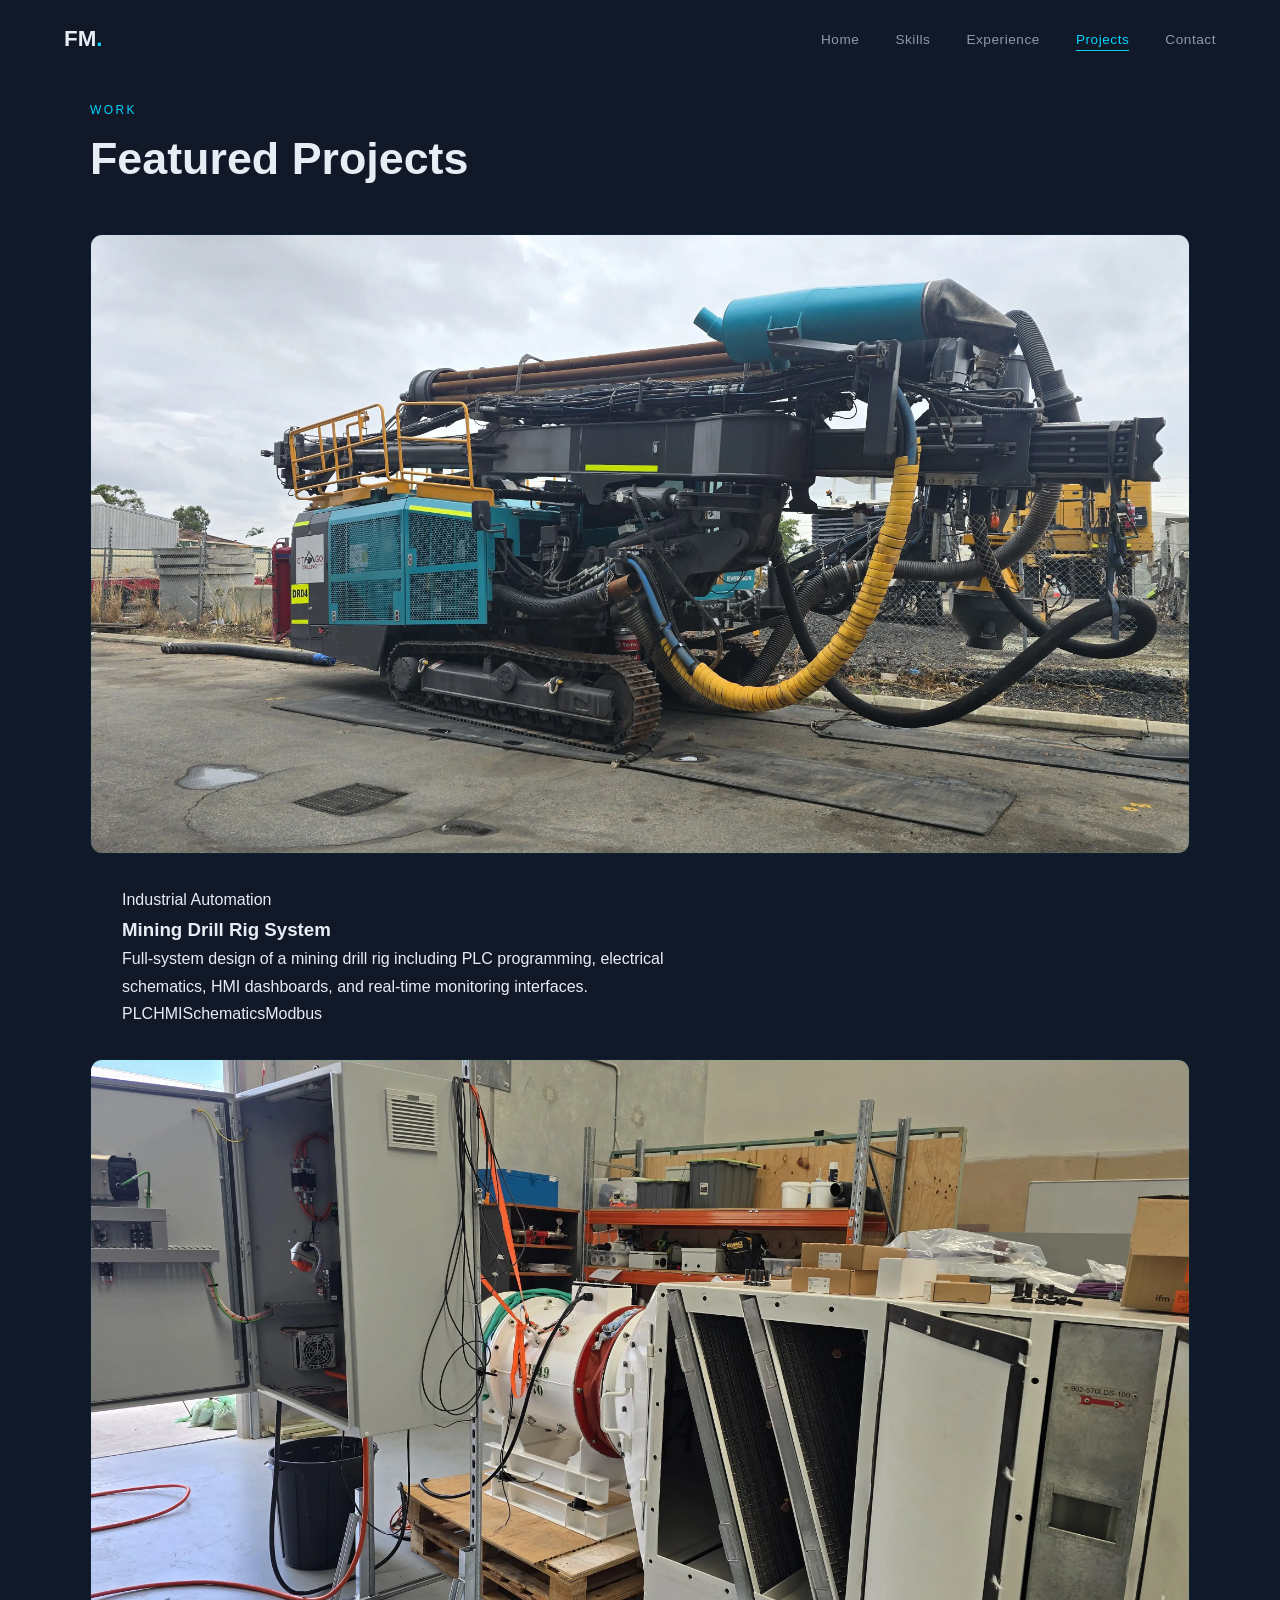
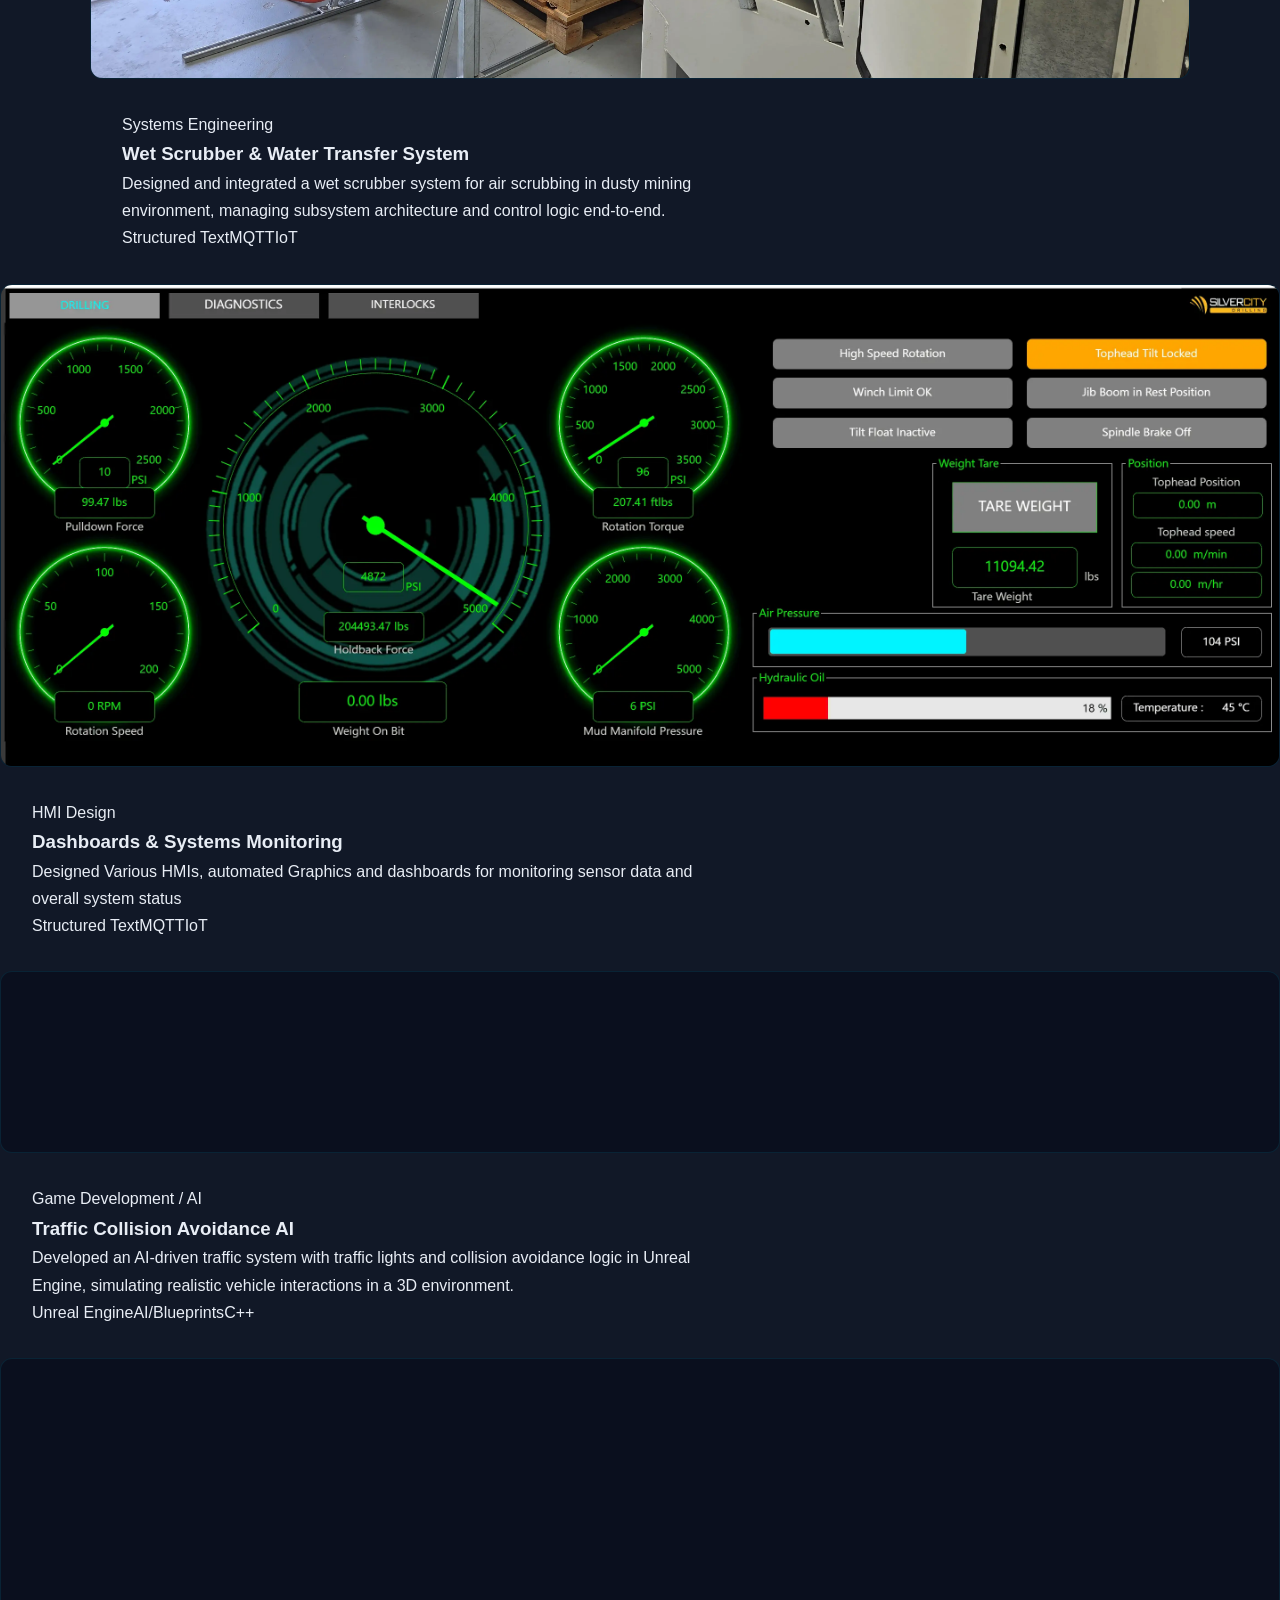
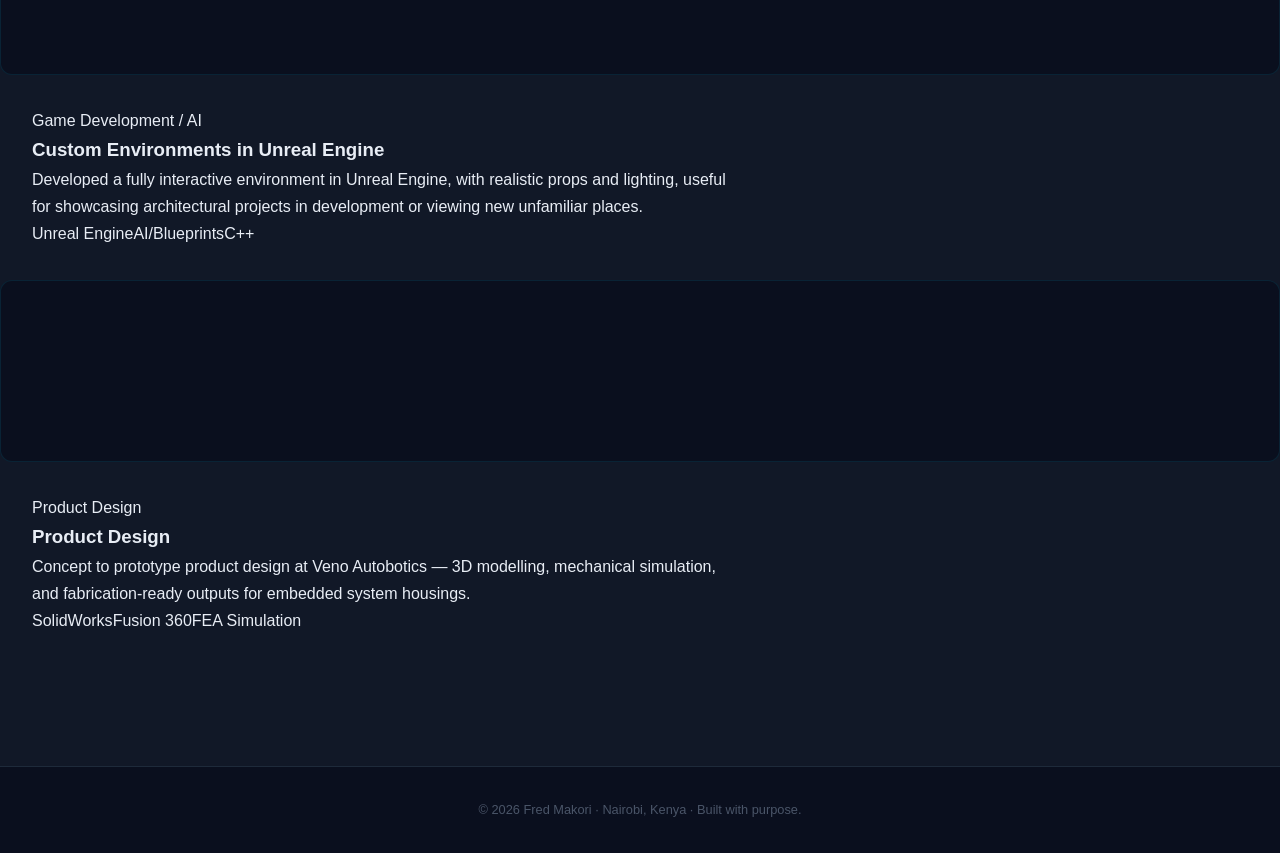
==== projects.html @ c889194a "Update projects.html" ====
<!DOCTYPE html>
<html lang="en">
<head>
  <meta charset="UTF-8" />
  <meta name="viewport" content="width=device-width, initial-scale=1.0" />
  <title>Projects - Fred Makori</title>
  <link rel="stylesheet" href="style.css" />

</head>
<body>
  <nav id="navbar">
    <div class="nav-logo">FM<span class="dot">.</span></div>
    <ul class="nav-links">
	  <li><a href="index.html#about">Home</a></li>
      <li><a href="index.html#skills">Skills</a></li>
      <li><a href="index.html#experience">Experience</a></li>
      <li><a href="projects.html" class="active">Projects</a></li>
      <li><a href="index.html#contact">Contact</a></li>
    </ul>
  </nav>

  <!-- ========== PROJECTS ========== -->
  <section id="projects" class="section section-dark">
    <div class="container">
      <p class="section-label">Work</p>
      <h2 class="section-heading">Featured Projects</h2>
      <div class="projects-grid">

        <div class="project-card">
            <img src="assets/rig2.webp" alt="Mining Drill Rig" />
            <!-- <video src="assets/project-drill-rig.mp4" autoplay muted loop></video> -->
          </div>
          <div class="project-info">
            <span class="project-tag">Industrial Automation</span>
            <h3>Mining Drill Rig System</h3>
            <p>Full-system design of a mining drill rig including PLC programming, electrical schematics, HMI dashboards, and real-time monitoring interfaces.</p>
            <div class="project-tech">
              <span>PLC</span><span>HMI</span><span>Schematics</span><span>Modbus</span>
            </div>
          </div>
        </div>

        <div class="project-card">
           <img src="assets/scrubber1.webp" alt="Wet Scrubber System" />
          </div>
          <div class="project-info">
            <span class="project-tag">Systems Engineering</span>
            <h3>Wet Scrubber &amp; Water Transfer System</h3>
            <p>Designed and integrated a wet scrubber system for air scrubbing in dusty mining environment, managing subsystem architecture and control logic end-to-end.</p>
            <div class="project-tech">
              <span>Structured Text</span><span>MQTT</span><span>IoT</span>
            </div>
          </div>
        </div>

		<div class="project-card">
           <img src="assets/driller.webp" alt="HMI slideshow" />
          </div>
          <div class="project-info">
            <span class="project-tag">HMI Design</span>
            <h3>Dashboards &amp; Systems Monitoring</h3>
            <p>Designed Various HMIs, automated Graphics and dashboards for monitoring sensor data and overall system status</p>
            <div class="project-tech">
              <span>Structured Text</span><span>MQTT</span><span>IoT</span>
            </div>
          </div>
        </div>


        <div class="project-card">
			<iframe width="340" height="180" src="https://www.youtube-nocookie.com/embed/QSNVoKFaIB0?si=4NfPv0dH-A2UzHDh" title="YouTube video player" frameborder="0" allow="accelerometer; autoplay; clipboard-write; encrypted-media; gyroscope; picture-in-picture; web-share" referrerpolicy="strict-origin-when-cross-origin" allowfullscreen></iframe>
          </div>
          <div class="project-info">
            <span class="project-tag">Game Development / AI</span>
            <h3>Traffic Collision Avoidance AI</h3>
            <p>Developed an AI-driven traffic system with traffic lights and collision avoidance logic in Unreal Engine, simulating realistic vehicle interactions in a 3D environment.</p>
            <div class="project-tech">
              <span>Unreal Engine</span><span>AI/Blueprints</span><span>C++</span>
            </div>
          </div>
        </div>

        <div class="project-card">
          <iframe width="560" height="315" src="https://www.youtube.com/embed/EF_t0QVIVQ0?si=bbRSHN46f_fWmCy8" title="YouTube video player" frameborder="0" allow="accelerometer; autoplay; clipboard-write; encrypted-media; gyroscope; picture-in-picture; web-share" referrerpolicy="strict-origin-when-cross-origin" allowfullscreen></iframe>
          </div>
          <div class="project-info">
            <span class="project-tag">Game Development / AI</span>
            <h3>Custom Environments in Unreal Engine</h3>
            <p>Developed a fully interactive environment in Unreal Engine, with realistic props and lighting, useful for showcasing architectural projects in development or viewing new unfamiliar places.</p>
            <div class="project-tech">
              <span>Unreal Engine</span><span>AI/Blueprints</span><span>C++</span>
            </div>
          </div>
        </div>

        <div class="project-card">
            <iframe width="340" height="180" src="https://www.youtube.com/embed/E3sLASMNJgo?si=ec5D4ooVhPjzx7dC" title="YouTube video player" frameborder="0" allow="accelerometer; autoplay; clipboard-write; encrypted-media; gyroscope; picture-in-picture; web-share" referrerpolicy="strict-origin-when-cross-origin" allowfullscreen></iframe>
          </div>
          <div class="project-info">
            <span class="project-tag">Product Design</span>
            <h3>Product Design</h3>
            <p>Concept to prototype product design at Veno Autobotics — 3D modelling, mechanical simulation, and fabrication-ready outputs for embedded system housings.</p>
            <div class="project-tech">
              <span>SolidWorks</span><span>Fusion 360</span><span>FEA Simulation</span>
            </div>
          </div>
        </div>

      </div>
    </div>
  </section>

  <!-- ========== FOOTER ========== -->
  <footer>
    <p>© 2026 Fred Makori · Nairobi, Kenya · Built with purpose.</p>
  </footer>

  <script src="script.js"></script>
</body>
</html>
---- style.css ----
/* ---------- TOKENS ---------- */
:root {
  --navy:       #0A0F1E;
  --navy-card:  #111827;
  --navy-light: #1E2A3A;
  --cyan:       #00D4FF;
  --cyan-dim:   rgba(0, 212, 255, 0.12);
  --cyan-glow:  rgba(0, 212, 255, 0.35);
  --white:      #E8EDF5;
  --grey:       #8A9BB0;
  --grey-dark:  #4A5568;

  --font-display: 'Space Grotesk', sans-serif;
  --font-body:    'Inter', sans-serif;

  --radius: 12px;
  --radius-sm: 6px;
  --transition: 0.3s ease;
  --max-width: 1100px;
}

/* ---------- RESET & BASE ---------- */
*, *::before, *::after { box-sizing: border-box; margin: 0; padding: 0; }

html { scroll-behavior: smooth; }

body {
  background: var(--navy);
  color: var(--white);
  font-family: var(--font-body);
  font-size: 16px;
  line-height: 1.7;
  overflow-x: hidden;
}

img, video { display: block; width: 100%; height: 100%; object-fit: cover; }
a { color: inherit; text-decoration: none; }
ul { list-style: none; }

/* ---------- REUSABLE ---------- */
.container {
  width: min(var(--max-width), 92%);
  margin-inline: auto;
}

.section { padding: 100px 0; }
.section-dark { background: var(--navy-card); }

.section-label {
  font-family: var(--font-display);
  font-size: 0.75rem;
  font-weight: 500;
  letter-spacing: 0.2em;
  text-transform: uppercase;
  color: var(--cyan);
  margin-bottom: 12px;
}

.section-heading {
  font-family: var(--font-display);
  font-size: clamp(1.8rem, 3.5vw, 2.8rem);
  font-weight: 700;
  line-height: 1.2;
  margin-bottom: 48px;
  color: var(--white);
}

.accent { color: var(--cyan); }
.dot { color: var(--cyan); }

.btn {
  display: inline-block;
  padding: 14px 32px;
  border-radius: var(--radius-sm);
  font-family: var(--font-display);
  font-size: 0.9rem;
  font-weight: 600;
  letter-spacing: 0.04em;
  transition: var(--transition);
  cursor: pointer;
}

.btn-primary {
  background: var(--cyan);
  color: var(--navy);
}
.btn-primary:hover {
  background: #33DDFF;
  box-shadow: 0 0 24px var(--cyan-glow);
  transform: translateY(-2px);
}

.btn-outline {
  border: 1.5px solid var(--cyan);
  color: var(--cyan);
  background: transparent;
}
.btn-outline:hover {
  background: var(--cyan-dim);
  box-shadow: 0 0 16px var(--cyan-glow);
  transform: translateY(-2px);
}

.image-placeholder {
  background: var(--navy-light);
  border: 1.5px dashed var(--grey-dark);
  border-radius: var(--radius);
  display: flex;
  align-items: center;
  justify-content: center;
  color: var(--grey);
  font-size: 0.85rem;
  font-family: var(--font-display);
  letter-spacing: 0.05em;
  text-align: center;
  padding: 16px;
}

/* ---------- NAVBAR ---------- */
#navbar {
  position: fixed;
  top: 0; left: 0; right: 0;
  z-index: 100;
  display: flex;
  align-items: center;
  justify-content: space-between;
  padding: 20px 5%;
  transition: background var(--transition), padding var(--transition);
}

#navbar.scrolled {
  background: rgba(10, 15, 30, 0.92);
  backdrop-filter: blur(12px);
  padding: 14px 5%;
  border-bottom: 1px solid rgba(0, 212, 255, 0.08);
}

.nav-logo {
  font-family: var(--font-display);
  font-size: 1.4rem;
  font-weight: 700;
  color: var(--white);
}

.nav-links {
  display: flex;
  gap: 36px;
}

.nav-links a {
  font-family: var(--font-display);
  font-size: 0.85rem;
  font-weight: 500;
  color: var(--grey);
  letter-spacing: 0.04em;
  transition: color var(--transition);
  position: relative;
}

.nav-links a::after {
  content: '';
  position: absolute;
  bottom: -4px; left: 0;
  width: 0; height: 1.5px;
  background: var(--cyan);
  transition: width var(--transition);
}

.nav-links a:hover,
.nav-links a.active { color: var(--cyan); }
.nav-links a:hover::after,
.nav-links a.active::after { width: 100%; }

.nav-toggle {
  display: none;
  flex-direction: column;
  gap: 5px;
  background: none;
  border: none;
  cursor: pointer;
  padding: 4px;
}

.nav-toggle span {
  display: block;
  width: 24px;
  height: 2px;
  background: var(--white);
  transition: var(--transition);
}

/* ---------- HERO ---------- */
#hero {
  position: relative;
  height: 100svh;
  min-height: 640px;
  display: flex;
  align-items: center;
  justify-content: center;
  overflow: hidden;
}

#circuitCanvas {
  position: absolute;
  inset: 0;
  opacity: 0.18;
  pointer-events: none;
}

.hero-content {
  position: relative;
  z-index: 2;
  text-align: center;
  padding: 0 24px;
}

.hero-eyebrow {
  font-family: var(--font-display);
  font-size: 0.8rem;
  letter-spacing: 0.25em;
  text-transform: uppercase;
  color: var(--cyan);
  margin-bottom: 20px;
  opacity: 0;
  animation: fadeUp 0.8s 0.3s forwards;
}

.hero-name {
  font-family: var(--font-display);
  font-size: clamp(3.5rem, 10vw, 8rem);
  font-weight: 700;
  line-height: 1;
  letter-spacing: -0.02em;
  margin-bottom: 24px;
  opacity: 0;
  animation: fadeUp 0.8s 0.5s forwards;
}

.hero-tagline {
  font-size: clamp(0.95rem, 1.8vw, 1.15rem);
  color: var(--grey);
  line-height: 1.8;
  max-width: 540px;
  margin: 0 auto 40px;
  opacity: 0;
  animation: fadeUp 0.8s 0.7s forwards;
}

.hero-cta {
  display: flex;
  gap: 16px;
  justify-content: center;
  flex-wrap: wrap;
  opacity: 0;
  animation: fadeUp 0.8s 0.9s forwards;
}

.hero-scroll-indicator {
  position: absolute;
  bottom: 36px;
  left: 50%;
  transform: translateX(-50%);
  display: flex;
  flex-direction: column;
  align-items: center;
  gap: 8px;
  color: var(--grey);
  font-size: 0.7rem;
  letter-spacing: 0.15em;
  text-transform: uppercase;
  opacity: 0;
  animation: fadeUp 0.8s 1.2s forwards;
}

.scroll-line {
  width: 1px;
  height: 48px;
  background: linear-gradient(to bottom, var(--cyan), transparent);
  animation: scrollPulse 1.8s ease-in-out infinite;
}

/* ---------- ABOUT ---------- */
.about-grid {
  display: grid;
  grid-template-columns: 1fr 1.4fr;
  gap: 64px;
  align-items: center;
}

.about-image-wrap .image-placeholder {
  aspect-ratio: 4/5;
  font-size: 0.9rem;
}

.about-text .section-label { margin-bottom: 8px; }
.about-text .section-heading { margin-bottom: 20px; font-size: clamp(1.6rem, 2.8vw, 2.2rem); }

.about-text p {
  color: var(--grey);
  margin-bottom: 16px;
  font-size: 0.97rem;
}

.about-stats {
  display: flex;
  gap: 40px;
  margin-top: 40px;
  padding-top: 40px;
  border-top: 1px solid var(--navy-light);
}

.stat-number {
  display: block;
  font-family: var(--font-display);
  font-size: 2.4rem;
  font-weight: 700;
  color: var(--cyan);
  line-height: 1;
}

.stat-label {
  font-size: 0.78rem;
  color: var(--grey);
  letter-spacing: 0.05em;
  text-transform: uppercase;
}

/* ---------- SKILLS ---------- */
.skills-grid {
  display: grid;
  grid-template-columns: repeat(auto-fill, minmax(300px, 1fr));
  gap: 20px;
}

.skill-card {
  background: var(--navy);
  border: 1px solid rgba(0, 212, 255, 0.08);
  border-radius: var(--radius);
  padding: 32px 28px;
  transition: border-color var(--transition), transform var(--transition), box-shadow var(--transition);
}

.skill-card:hover {
  border-color: var(--cyan);
  transform: translateY(-4px);
  box-shadow: 0 8px 32px rgba(0, 212, 255, 0.1);
}

.skill-icon {
  font-size: 1.8rem;
  margin-bottom: 16px;
}

.skill-card h3 {
  font-family: var(--font-display);
  font-size: 1rem;
  font-weight: 600;
  margin-bottom: 10px;
  color: var(--white);
}

.skill-card p {
  font-size: 0.88rem;
  color: var(--grey);
  line-height: 1.7;
}

/* ---------- EXPERIENCE ---------- */
.timeline {
  position: relative;
  padding-left: 32px;
}

.timeline::before {
  content: '';
  position: absolute;
  left: 6px; top: 0; bottom: 0;
  width: 1px;
  background: linear-gradient(to bottom, var(--cyan), transparent);
}

.timeline-item {
  position: relative;
  margin-bottom: 52px;
}

.timeline-marker {
  position: absolute;
  left: -30px;
  top: 6px;
  width: 12px;
  height: 12px;
  border-radius: 50%;
  background: var(--navy);
  border: 2px solid var(--cyan);
  box-shadow: 0 0 10px var(--cyan-glow);
}

.timeline-content {
  background: var(--navy-card);
  border: 1px solid rgba(0, 212, 255, 0.08);
  border-radius: var(--radius);
  padding: 28px 32px;
  transition: border-color var(--transition);
}

.timeline-content:hover { border-color: rgba(0, 212, 255, 0.25); }

.timeline-header {
  display: flex;
  justify-content: space-between;
  align-items: flex-start;
  gap: 16px;
  margin-bottom: 16px;
  flex-wrap: wrap;
}

.timeline-header h3 {
  font-family: var(--font-display);
  font-size: 1.05rem;
  font-weight: 600;
  color: var(--white);
}

.timeline-company {
  display: block;
  font-size: 0.85rem;
  color: var(--cyan);
  margin-top: 4px;
}

.timeline-date {
  font-family: var(--font-display);
  font-size: 0.78rem;
  color: var(--grey);
  white-space: nowrap;
  padding-top: 4px;
  letter-spacing: 0.04em;
}

.timeline-content ul {
  list-style: none;
  display: flex;
  flex-direction: column;
  gap: 8px;
}

.timeline-content li {
  font-size: 0.9rem;
  color: var(--grey);
  padding-left: 16px;
  position: relative;
  line-height: 1.65;
}

.timeline-content li::before {
  content: '›';
  position: absolute;
  left: 0;
  color: var(--cyan);
  font-size: 1rem;
}

/* ---------- PROJECTS ---------- */
.project-card {
  display: flex;
  flex-direction: row;
  align-items: stretch; /* Ensures info and media match height */
  background: var(--navy);
  border: 1px solid rgba(0, 212, 255, 0.1);
  border-radius: 12px;
  overflow: hidden;
  transition: transform 0.3s ease, box-shadow 0.3s ease, border-color 0.3s ease;
}

.project-media {
  width: 40%;
  min-height: 250px;
  display: flex;
  align-items: center;
  justify-content: center;
  overflow: hidden;
}

.project-media img, 
.project-media iframe {
  width: 100%;
  height: 100%;
  object-fit: cover; /* Ensures images fill the space without distortion */
}

.project-info {
  width: 60%;
  padding: 32px; /* Increased padding for better readability */
  display: flex;
  flex-direction: column;
  justify-content: center;
}

/* Ensure mobile layout remains clean */
@media (max-width: 768px) {
  .project-card {
    flex-direction: column;
  }
  .project-media, .project-info {
    width: 100%;
  }
  .project-media { min-height: 200px; }
  .project-info { padding: 24px; }
}

/* ---------- CONTACT ---------- */
.contact-container {
  text-align: center;
  max-width: 700px;
}

.contact-sub {
  color: var(--grey);
  font-size: 1rem;
  margin-bottom: 48px;
  line-height: 1.8;
}

.contact-links {
  display: flex;
  justify-content: center;
  flex-wrap: wrap;
  gap: 16px;
}

.contact-item {
  display: flex;
  align-items: center;
  gap: 10px;
  background: var(--navy);
  border: 1px solid rgba(0, 212, 255, 0.15);
  border-radius: var(--radius);
  padding: 14px 24px;
  font-size: 0.9rem;
  font-family: var(--font-display);
  color: var(--white);
  transition: border-color var(--transition), background var(--transition), transform var(--transition);
}

.contact-item:hover {
  border-color: var(--cyan);
  background: var(--cyan-dim);
  transform: translateY(-2px);
}

.contact-icon {
  font-size: 1rem;
  color: var(--cyan);
}

/* ---------- FOOTER ---------- */
footer {
  text-align: center;
  padding: 32px;
  font-size: 0.8rem;
  color: var(--grey-dark);
  font-family: var(--font-display);
  border-top: 1px solid var(--navy-light);
}

/* ---------- ANIMATIONS ---------- */
@keyframes fadeUp {
  from { opacity: 0; transform: translateY(24px); }
  to   { opacity: 1; transform: translateY(0); }
}

@keyframes scrollPulse {
  0%, 100% { transform: scaleY(1); opacity: 1; }
  50%       { transform: scaleY(0.6); opacity: 0.4; }
}

.fade-in {
  opacity: 0;
  transform: translateY(30px);
  transition: opacity 0.7s ease, transform 0.7s ease;
}

.fade-in.visible {
  opacity: 1;
  transform: none;
}

/* ---------- RESPONSIVE ---------- */
@media (max-width: 768px) {
  .nav-links { display: none; flex-direction: column; gap: 20px; }
  .nav-links.open {
    display: flex;
    position: fixed;
    inset: 0;
    background: var(--navy);
    align-items: center;
    justify-content: center;
    font-size: 1.3rem;
    z-index: 99;
  }
  .nav-toggle { display: flex; z-index: 100; }

  .about-grid { grid-template-columns: 1fr; }
  .about-image-wrap .image-placeholder { aspect-ratio: 16/9; }
  .about-stats { gap: 24px; flex-wrap: wrap; }

  .timeline { padding-left: 20px; }
  .timeline-header { flex-direction: column; }
  .timeline-date { align-self: flex-start; }

  .section { padding: 64px 0; }
  .section-heading { margin-bottom: 32px; }

  .hero-cta { flex-direction: column; align-items: center; }
}

@media (prefers-reduced-motion: reduce) {
  *, *::before, *::after { animation-duration: 0.01ms !important; transition-duration: 0.01ms !important; }
}
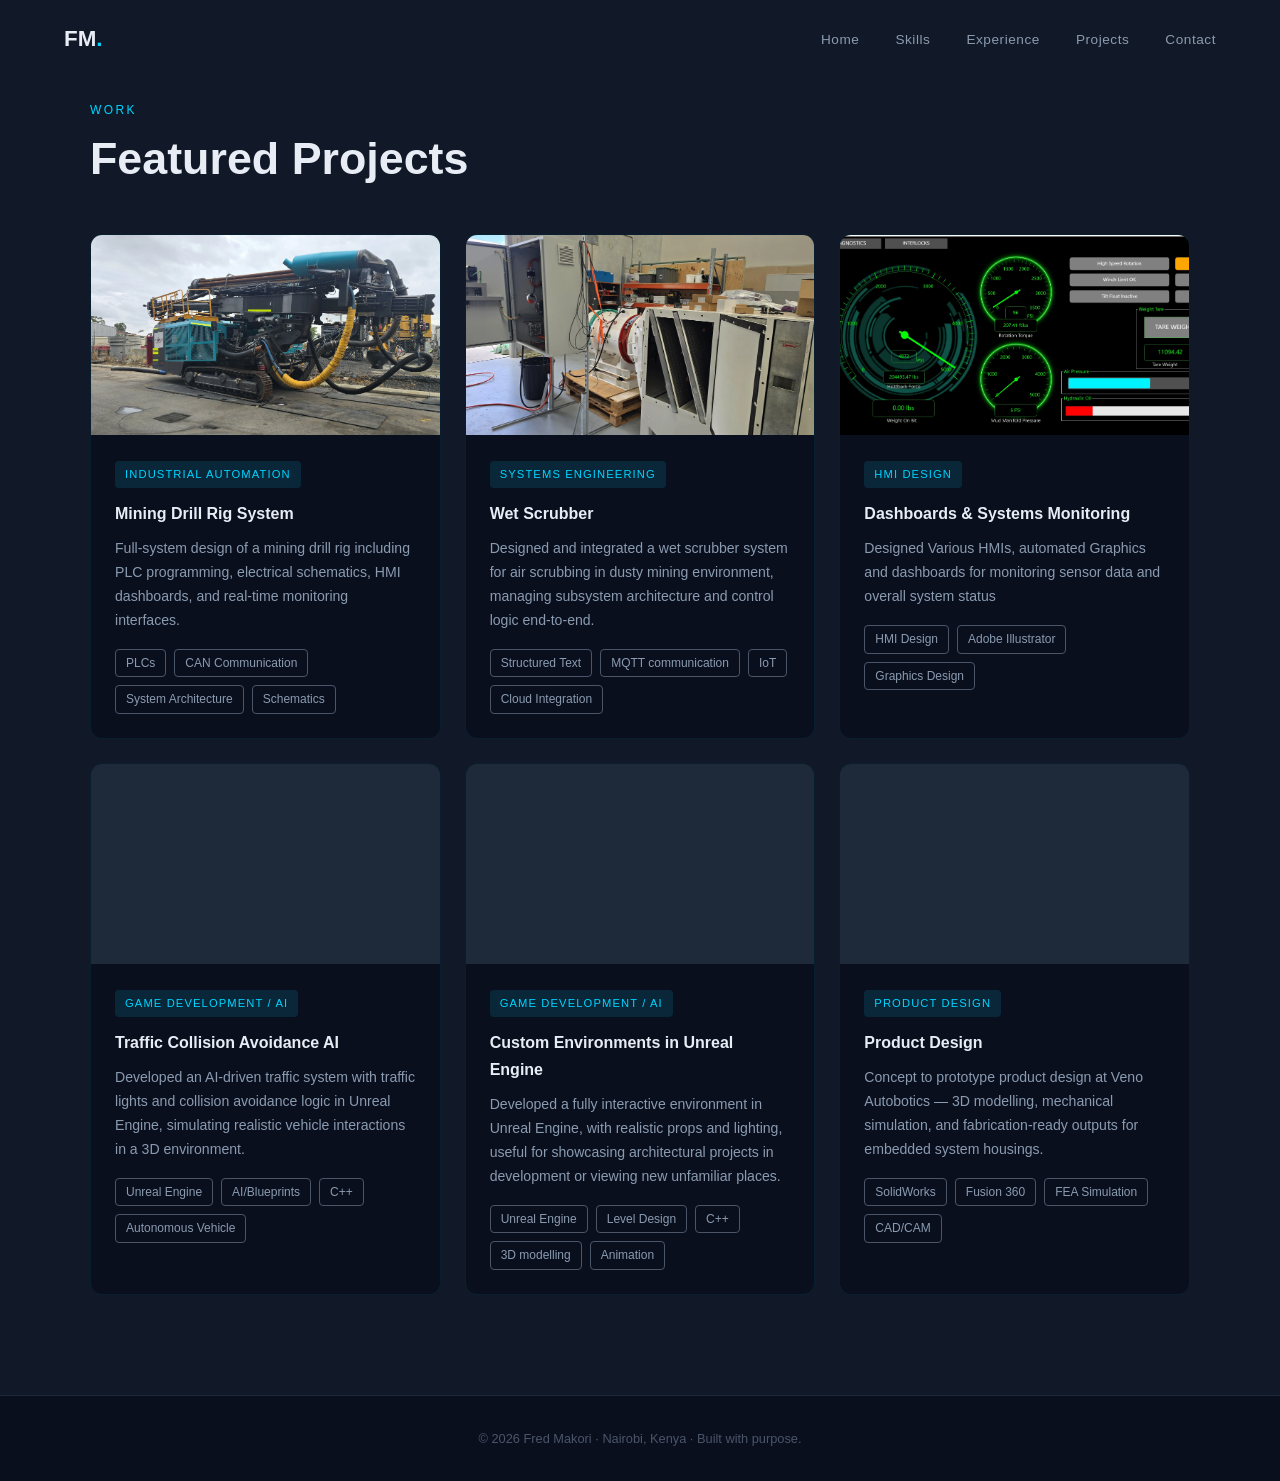
==== commit ec9afe3e: "Add files via upload" ====
--- a/projects.html
+++ b/projects.html
@@ -1,120 +1,126 @@
-<!DOCTYPE html>
-<html lang="en">
-<head>
-  <meta charset="UTF-8" />
-  <meta name="viewport" content="width=device-width, initial-scale=1.0" />
-  <title>Projects - Fred Makori</title>
-  <link rel="stylesheet" href="style.css" />
-
-</head>
-<body>
-  <nav id="navbar">
-    <div class="nav-logo">FM<span class="dot">.</span></div>
-    <ul class="nav-links">
-	  <li><a href="index.html#about">Home</a></li>
-      <li><a href="index.html#skills">Skills</a></li>
-      <li><a href="index.html#experience">Experience</a></li>
-      <li><a href="projects.html" class="active">Projects</a></li>
-      <li><a href="index.html#contact">Contact</a></li>
-    </ul>
-  </nav>
-
-  <!-- ========== PROJECTS ========== -->
-  <section id="projects" class="section section-dark">
-    <div class="container">
-      <p class="section-label">Work</p>
-      <h2 class="section-heading">Featured Projects</h2>
-      <div class="projects-grid">
-
-        <div class="project-card">
-            <img src="assets/rig2.webp" alt="Mining Drill Rig" />
-            <!-- <video src="assets/project-drill-rig.mp4" autoplay muted loop></video> -->
-          </div>
-          <div class="project-info">
-            <span class="project-tag">Industrial Automation</span>
-            <h3>Mining Drill Rig System</h3>
-            <p>Full-system design of a mining drill rig including PLC programming, electrical schematics, HMI dashboards, and real-time monitoring interfaces.</p>
-            <div class="project-tech">
-              <span>PLC</span><span>HMI</span><span>Schematics</span><span>Modbus</span>
-            </div>
-          </div>
-        </div>
-
-        <div class="project-card">
-           <img src="assets/scrubber1.webp" alt="Wet Scrubber System" />
-          </div>
-          <div class="project-info">
-            <span class="project-tag">Systems Engineering</span>
-            <h3>Wet Scrubber &amp; Water Transfer System</h3>
-            <p>Designed and integrated a wet scrubber system for air scrubbing in dusty mining environment, managing subsystem architecture and control logic end-to-end.</p>
-            <div class="project-tech">
-              <span>Structured Text</span><span>MQTT</span><span>IoT</span>
-            </div>
-          </div>
-        </div>
-
-		<div class="project-card">
-           <img src="assets/driller.webp" alt="HMI slideshow" />
-          </div>
-          <div class="project-info">
-            <span class="project-tag">HMI Design</span>
-            <h3>Dashboards &amp; Systems Monitoring</h3>
-            <p>Designed Various HMIs, automated Graphics and dashboards for monitoring sensor data and overall system status</p>
-            <div class="project-tech">
-              <span>Structured Text</span><span>MQTT</span><span>IoT</span>
-            </div>
-          </div>
-        </div>
-
-
-        <div class="project-card">
-			<iframe width="340" height="180" src="https://www.youtube-nocookie.com/embed/QSNVoKFaIB0?si=4NfPv0dH-A2UzHDh" title="YouTube video player" frameborder="0" allow="accelerometer; autoplay; clipboard-write; encrypted-media; gyroscope; picture-in-picture; web-share" referrerpolicy="strict-origin-when-cross-origin" allowfullscreen></iframe>
-          </div>
-          <div class="project-info">
-            <span class="project-tag">Game Development / AI</span>
-            <h3>Traffic Collision Avoidance AI</h3>
-            <p>Developed an AI-driven traffic system with traffic lights and collision avoidance logic in Unreal Engine, simulating realistic vehicle interactions in a 3D environment.</p>
-            <div class="project-tech">
-              <span>Unreal Engine</span><span>AI/Blueprints</span><span>C++</span>
-            </div>
-          </div>
-        </div>
-
-        <div class="project-card">
-          <iframe width="560" height="315" src="https://www.youtube.com/embed/EF_t0QVIVQ0?si=bbRSHN46f_fWmCy8" title="YouTube video player" frameborder="0" allow="accelerometer; autoplay; clipboard-write; encrypted-media; gyroscope; picture-in-picture; web-share" referrerpolicy="strict-origin-when-cross-origin" allowfullscreen></iframe>
-          </div>
-          <div class="project-info">
-            <span class="project-tag">Game Development / AI</span>
-            <h3>Custom Environments in Unreal Engine</h3>
-            <p>Developed a fully interactive environment in Unreal Engine, with realistic props and lighting, useful for showcasing architectural projects in development or viewing new unfamiliar places.</p>
-            <div class="project-tech">
-              <span>Unreal Engine</span><span>AI/Blueprints</span><span>C++</span>
-            </div>
-          </div>
-        </div>
-
-        <div class="project-card">
-            <iframe width="340" height="180" src="https://www.youtube.com/embed/E3sLASMNJgo?si=ec5D4ooVhPjzx7dC" title="YouTube video player" frameborder="0" allow="accelerometer; autoplay; clipboard-write; encrypted-media; gyroscope; picture-in-picture; web-share" referrerpolicy="strict-origin-when-cross-origin" allowfullscreen></iframe>
-          </div>
-          <div class="project-info">
-            <span class="project-tag">Product Design</span>
-            <h3>Product Design</h3>
-            <p>Concept to prototype product design at Veno Autobotics — 3D modelling, mechanical simulation, and fabrication-ready outputs for embedded system housings.</p>
-            <div class="project-tech">
-              <span>SolidWorks</span><span>Fusion 360</span><span>FEA Simulation</span>
-            </div>
-          </div>
-        </div>
-
-      </div>
-    </div>
-  </section>
-
-  <!-- ========== FOOTER ========== -->
-  <footer>
-    <p>© 2026 Fred Makori · Nairobi, Kenya · Built with purpose.</p>
-  </footer>
-
-  <script src="script.js"></script>
-</body>
-</html>
+<!DOCTYPE html>
+<html lang="en">
+<head>
+  <meta charset="UTF-8" />
+  <meta name="viewport" content="width=device-width, initial-scale=1.0" />
+  <title>Projects - Fred Makori</title>
+  <link rel="stylesheet" href="style.css" />
+
+</head>
+<body>
+  <nav id="navbar">
+    <div class="nav-logo">FM<span class="dot">.</span></div>
+    <ul class="nav-links">
+	  <li><a href="index.html#hero">Home</a></li>
+      <li><a href="index.html#skills">Skills</a></li>
+      <li><a href="index.html#experience">Experience</a></li>
+      <li><a href="projects.html" class="active">Projects</a></li>
+      <li><a href="index.html#contact">Contact</a></li>
+    </ul>
+  </nav>
+
+  <!-- ========== PROJECTS ========== -->
+  <section id="projects" class="section section-dark">
+    <div class="container">
+      <p class="section-label">Work</p>
+      <h2 class="section-heading">Featured Projects</h2>
+      <div class="projects-grid">
+
+        <div class="project-card">
+          <div class="project-media image-placeholder">
+            <img src="assets/rig2.webp" alt="Mining Drill Rig" loading="lazy" />
+            <!-- <video src="assets/project-drill-rig.mp4" autoplay muted loop></video> -->
+          </div>
+          <div class="project-info">
+            <span class="project-tag">Industrial Automation</span>
+            <h3>Mining Drill Rig System</h3>
+            <p>Full-system design of a mining drill rig including PLC programming, electrical schematics, HMI dashboards, and real-time monitoring interfaces.</p>
+            <div class="project-tech">
+              <span>PLCs</span><span>CAN Communication</span><span>System Architecture</span><span>Schematics</span>
+            </div>
+          </div>
+        </div>
+
+        <div class="project-card">
+		  <div class="project-media image-placeholder">
+           <img src="assets/scrubber1.webp" alt="Wet Scrubber System" loading="lazy" />
+          </div>
+          <div class="project-info">
+            <span class="project-tag">Systems Engineering</span>
+            <h3>Wet Scrubber</h3>
+            <p>Designed and integrated a wet scrubber system for air scrubbing in dusty mining environment, managing subsystem architecture and control logic end-to-end.</p>
+            <div class="project-tech">
+              <span>Structured Text</span><span>MQTT communication</span><span>IoT</span><span>Cloud Integration</span>
+            </div>
+          </div>
+        </div>
+
+		<div class="project-card">
+		   <div class="project-media image-placeholder">
+           <img src="assets/driller.webp" alt="HMI slideshow" loading="lazy" />
+          </div>
+          <div class="project-info">
+            <span class="project-tag">HMI Design</span>
+            <h3>Dashboards &amp; Systems Monitoring</h3>
+            <p>Designed Various HMIs, automated Graphics and dashboards for monitoring sensor data and overall system status</p>
+            <div class="project-tech">
+              <span>HMI Design</span><span>Adobe Illustrator</span><span>Graphics Design</span>
+            </div>
+          </div>
+        </div>
+
+
+        <div class="project-card">
+		   <div class="project-media image-placeholder">
+			<iframe loading="lazy" src="https://www.youtube-nocookie.com/embed/QSNVoKFaIB0?si=4NfPv0dH-A2UzHDh" title="YouTube video player" frameborder="0" allow="accelerometer; autoplay; clipboard-write; encrypted-media; gyroscope; picture-in-picture; web-share" referrerpolicy="strict-origin-when-cross-origin" allowfullscreen></iframe>
+          </div>
+          <div class="project-info">
+            <span class="project-tag">Game Development / AI</span>
+            <h3>Traffic Collision Avoidance AI</h3>
+            <p>Developed an AI-driven traffic system with traffic lights and collision avoidance logic in Unreal Engine, simulating realistic vehicle interactions in a 3D environment.</p>
+            <div class="project-tech">
+              <span>Unreal Engine</span><span>AI/Blueprints</span><span>C++</span><span>Autonomous Vehicle</span>
+            </div>
+          </div>
+        </div>
+
+        <div class="project-card">
+		  <div class="project-media image-placeholder">
+          <iframe loading="lazy" src="https://www.youtube.com/embed/EF_t0QVIVQ0?si=bbRSHN46f_fWmCy8" title="YouTube video player" frameborder="0" allow="accelerometer; autoplay; clipboard-write; encrypted-media; gyroscope; picture-in-picture; web-share" referrerpolicy="strict-origin-when-cross-origin" allowfullscreen></iframe>
+          </div>
+          <div class="project-info">
+            <span class="project-tag">Game Development / AI</span>
+            <h3>Custom Environments in Unreal Engine</h3>
+            <p>Developed a fully interactive environment in Unreal Engine, with realistic props and lighting, useful for showcasing architectural projects in development or viewing new unfamiliar places.</p>
+            <div class="project-tech">
+              <span>Unreal Engine</span><span>Level Design</span><span>C++</span><span>3D modelling</span><span>Animation</span>
+            </div>
+          </div>
+        </div>
+
+        <div class="project-card">
+		   <div class="project-media image-placeholder">
+            <iframe loading="lazy" src="https://www.youtube.com/embed/E3sLASMNJgo?si=ec5D4ooVhPjzx7dC" title="YouTube video player" frameborder="0" allow="accelerometer; autoplay; clipboard-write; encrypted-media; gyroscope; picture-in-picture; web-share" referrerpolicy="strict-origin-when-cross-origin" allowfullscreen></iframe>
+          </div>
+          <div class="project-info">
+            <span class="project-tag">Product Design</span>
+            <h3>Product Design</h3>
+            <p>Concept to prototype product design at Veno Autobotics — 3D modelling, mechanical simulation, and fabrication-ready outputs for embedded system housings.</p>
+            <div class="project-tech">
+              <span>SolidWorks</span><span>Fusion 360</span><span>FEA Simulation</span><span>CAD/CAM</span>
+            </div>
+          </div>
+        </div>
+
+      </div>
+    </div>
+  </section>
+
+  <!-- ========== FOOTER ========== -->
+  <footer>
+    <p>© 2026 Fred Makori · Nairobi, Kenya · Built with purpose.</p>
+  </footer>
+
+  <script src="script.js"></script>
+</body>
+</html>
--- a/style.css
+++ b/style.css
@@ -1,620 +1,722 @@
-/* ---------- TOKENS ---------- */
-:root {
-  --navy:       #0A0F1E;
-  --navy-card:  #111827;
-  --navy-light: #1E2A3A;
-  --cyan:       #00D4FF;
-  --cyan-dim:   rgba(0, 212, 255, 0.12);
-  --cyan-glow:  rgba(0, 212, 255, 0.35);
-  --white:      #E8EDF5;
-  --grey:       #8A9BB0;
-  --grey-dark:  #4A5568;
-
-  --font-display: 'Space Grotesk', sans-serif;
-  --font-body:    'Inter', sans-serif;
-
-  --radius: 12px;
-  --radius-sm: 6px;
-  --transition: 0.3s ease;
-  --max-width: 1100px;
-}
-
-/* ---------- RESET & BASE ---------- */
-*, *::before, *::after { box-sizing: border-box; margin: 0; padding: 0; }
-
-html { scroll-behavior: smooth; }
-
-body {
-  background: var(--navy);
-  color: var(--white);
-  font-family: var(--font-body);
-  font-size: 16px;
-  line-height: 1.7;
-  overflow-x: hidden;
-}
-
-img, video { display: block; width: 100%; height: 100%; object-fit: cover; }
-a { color: inherit; text-decoration: none; }
-ul { list-style: none; }
-
-/* ---------- REUSABLE ---------- */
-.container {
-  width: min(var(--max-width), 92%);
-  margin-inline: auto;
-}
-
-.section { padding: 100px 0; }
-.section-dark { background: var(--navy-card); }
-
-.section-label {
-  font-family: var(--font-display);
-  font-size: 0.75rem;
-  font-weight: 500;
-  letter-spacing: 0.2em;
-  text-transform: uppercase;
-  color: var(--cyan);
-  margin-bottom: 12px;
-}
-
-.section-heading {
-  font-family: var(--font-display);
-  font-size: clamp(1.8rem, 3.5vw, 2.8rem);
-  font-weight: 700;
-  line-height: 1.2;
-  margin-bottom: 48px;
-  color: var(--white);
-}
-
-.accent { color: var(--cyan); }
-.dot { color: var(--cyan); }
-
-.btn {
-  display: inline-block;
-  padding: 14px 32px;
-  border-radius: var(--radius-sm);
-  font-family: var(--font-display);
-  font-size: 0.9rem;
-  font-weight: 600;
-  letter-spacing: 0.04em;
-  transition: var(--transition);
-  cursor: pointer;
-}
-
-.btn-primary {
-  background: var(--cyan);
-  color: var(--navy);
-}
-.btn-primary:hover {
-  background: #33DDFF;
-  box-shadow: 0 0 24px var(--cyan-glow);
-  transform: translateY(-2px);
-}
-
-.btn-outline {
-  border: 1.5px solid var(--cyan);
-  color: var(--cyan);
-  background: transparent;
-}
-.btn-outline:hover {
-  background: var(--cyan-dim);
-  box-shadow: 0 0 16px var(--cyan-glow);
-  transform: translateY(-2px);
-}
-
-.image-placeholder {
-  background: var(--navy-light);
-  border: 1.5px dashed var(--grey-dark);
-  border-radius: var(--radius);
-  display: flex;
-  align-items: center;
-  justify-content: center;
-  color: var(--grey);
-  font-size: 0.85rem;
-  font-family: var(--font-display);
-  letter-spacing: 0.05em;
-  text-align: center;
-  padding: 16px;
-}
-
-/* ---------- NAVBAR ---------- */
-#navbar {
-  position: fixed;
-  top: 0; left: 0; right: 0;
-  z-index: 100;
-  display: flex;
-  align-items: center;
-  justify-content: space-between;
-  padding: 20px 5%;
-  transition: background var(--transition), padding var(--transition);
-}
-
-#navbar.scrolled {
-  background: rgba(10, 15, 30, 0.92);
-  backdrop-filter: blur(12px);
-  padding: 14px 5%;
-  border-bottom: 1px solid rgba(0, 212, 255, 0.08);
-}
-
-.nav-logo {
-  font-family: var(--font-display);
-  font-size: 1.4rem;
-  font-weight: 700;
-  color: var(--white);
-}
-
-.nav-links {
-  display: flex;
-  gap: 36px;
-}
-
-.nav-links a {
-  font-family: var(--font-display);
-  font-size: 0.85rem;
-  font-weight: 500;
-  color: var(--grey);
-  letter-spacing: 0.04em;
-  transition: color var(--transition);
-  position: relative;
-}
-
-.nav-links a::after {
-  content: '';
-  position: absolute;
-  bottom: -4px; left: 0;
-  width: 0; height: 1.5px;
-  background: var(--cyan);
-  transition: width var(--transition);
-}
-
-.nav-links a:hover,
-.nav-links a.active { color: var(--cyan); }
-.nav-links a:hover::after,
-.nav-links a.active::after { width: 100%; }
-
-.nav-toggle {
-  display: none;
-  flex-direction: column;
-  gap: 5px;
-  background: none;
-  border: none;
-  cursor: pointer;
-  padding: 4px;
-}
-
-.nav-toggle span {
-  display: block;
-  width: 24px;
-  height: 2px;
-  background: var(--white);
-  transition: var(--transition);
-}
-
-/* ---------- HERO ---------- */
-#hero {
-  position: relative;
-  height: 100svh;
-  min-height: 640px;
-  display: flex;
-  align-items: center;
-  justify-content: center;
-  overflow: hidden;
-}
-
-#circuitCanvas {
-  position: absolute;
-  inset: 0;
-  opacity: 0.18;
-  pointer-events: none;
-}
-
-.hero-content {
-  position: relative;
-  z-index: 2;
-  text-align: center;
-  padding: 0 24px;
-}
-
-.hero-eyebrow {
-  font-family: var(--font-display);
-  font-size: 0.8rem;
-  letter-spacing: 0.25em;
-  text-transform: uppercase;
-  color: var(--cyan);
-  margin-bottom: 20px;
-  opacity: 0;
-  animation: fadeUp 0.8s 0.3s forwards;
-}
-
-.hero-name {
-  font-family: var(--font-display);
-  font-size: clamp(3.5rem, 10vw, 8rem);
-  font-weight: 700;
-  line-height: 1;
-  letter-spacing: -0.02em;
-  margin-bottom: 24px;
-  opacity: 0;
-  animation: fadeUp 0.8s 0.5s forwards;
-}
-
-.hero-tagline {
-  font-size: clamp(0.95rem, 1.8vw, 1.15rem);
-  color: var(--grey);
-  line-height: 1.8;
-  max-width: 540px;
-  margin: 0 auto 40px;
-  opacity: 0;
-  animation: fadeUp 0.8s 0.7s forwards;
-}
-
-.hero-cta {
-  display: flex;
-  gap: 16px;
-  justify-content: center;
-  flex-wrap: wrap;
-  opacity: 0;
-  animation: fadeUp 0.8s 0.9s forwards;
-}
-
-.hero-scroll-indicator {
-  position: absolute;
-  bottom: 36px;
-  left: 50%;
-  transform: translateX(-50%);
-  display: flex;
-  flex-direction: column;
-  align-items: center;
-  gap: 8px;
-  color: var(--grey);
-  font-size: 0.7rem;
-  letter-spacing: 0.15em;
-  text-transform: uppercase;
-  opacity: 0;
-  animation: fadeUp 0.8s 1.2s forwards;
-}
-
-.scroll-line {
-  width: 1px;
-  height: 48px;
-  background: linear-gradient(to bottom, var(--cyan), transparent);
-  animation: scrollPulse 1.8s ease-in-out infinite;
-}
-
-/* ---------- ABOUT ---------- */
-.about-grid {
-  display: grid;
-  grid-template-columns: 1fr 1.4fr;
-  gap: 64px;
-  align-items: center;
-}
-
-.about-image-wrap .image-placeholder {
-  aspect-ratio: 4/5;
-  font-size: 0.9rem;
-}
-
-.about-text .section-label { margin-bottom: 8px; }
-.about-text .section-heading { margin-bottom: 20px; font-size: clamp(1.6rem, 2.8vw, 2.2rem); }
-
-.about-text p {
-  color: var(--grey);
-  margin-bottom: 16px;
-  font-size: 0.97rem;
-}
-
-.about-stats {
-  display: flex;
-  gap: 40px;
-  margin-top: 40px;
-  padding-top: 40px;
-  border-top: 1px solid var(--navy-light);
-}
-
-.stat-number {
-  display: block;
-  font-family: var(--font-display);
-  font-size: 2.4rem;
-  font-weight: 700;
-  color: var(--cyan);
-  line-height: 1;
-}
-
-.stat-label {
-  font-size: 0.78rem;
-  color: var(--grey);
-  letter-spacing: 0.05em;
-  text-transform: uppercase;
-}
-
-/* ---------- SKILLS ---------- */
-.skills-grid {
-  display: grid;
-  grid-template-columns: repeat(auto-fill, minmax(300px, 1fr));
-  gap: 20px;
-}
-
-.skill-card {
-  background: var(--navy);
-  border: 1px solid rgba(0, 212, 255, 0.08);
-  border-radius: var(--radius);
-  padding: 32px 28px;
-  transition: border-color var(--transition), transform var(--transition), box-shadow var(--transition);
-}
-
-.skill-card:hover {
-  border-color: var(--cyan);
-  transform: translateY(-4px);
-  box-shadow: 0 8px 32px rgba(0, 212, 255, 0.1);
-}
-
-.skill-icon {
-  font-size: 1.8rem;
-  margin-bottom: 16px;
-}
-
-.skill-card h3 {
-  font-family: var(--font-display);
-  font-size: 1rem;
-  font-weight: 600;
-  margin-bottom: 10px;
-  color: var(--white);
-}
-
-.skill-card p {
-  font-size: 0.88rem;
-  color: var(--grey);
-  line-height: 1.7;
-}
-
-/* ---------- EXPERIENCE ---------- */
-.timeline {
-  position: relative;
-  padding-left: 32px;
-}
-
-.timeline::before {
-  content: '';
-  position: absolute;
-  left: 6px; top: 0; bottom: 0;
-  width: 1px;
-  background: linear-gradient(to bottom, var(--cyan), transparent);
-}
-
-.timeline-item {
-  position: relative;
-  margin-bottom: 52px;
-}
-
-.timeline-marker {
-  position: absolute;
-  left: -30px;
-  top: 6px;
-  width: 12px;
-  height: 12px;
-  border-radius: 50%;
-  background: var(--navy);
-  border: 2px solid var(--cyan);
-  box-shadow: 0 0 10px var(--cyan-glow);
-}
-
-.timeline-content {
-  background: var(--navy-card);
-  border: 1px solid rgba(0, 212, 255, 0.08);
-  border-radius: var(--radius);
-  padding: 28px 32px;
-  transition: border-color var(--transition);
-}
-
-.timeline-content:hover { border-color: rgba(0, 212, 255, 0.25); }
-
-.timeline-header {
-  display: flex;
-  justify-content: space-between;
-  align-items: flex-start;
-  gap: 16px;
-  margin-bottom: 16px;
-  flex-wrap: wrap;
-}
-
-.timeline-header h3 {
-  font-family: var(--font-display);
-  font-size: 1.05rem;
-  font-weight: 600;
-  color: var(--white);
-}
-
-.timeline-company {
-  display: block;
-  font-size: 0.85rem;
-  color: var(--cyan);
-  margin-top: 4px;
-}
-
-.timeline-date {
-  font-family: var(--font-display);
-  font-size: 0.78rem;
-  color: var(--grey);
-  white-space: nowrap;
-  padding-top: 4px;
-  letter-spacing: 0.04em;
-}
-
-.timeline-content ul {
-  list-style: none;
-  display: flex;
-  flex-direction: column;
-  gap: 8px;
-}
-
-.timeline-content li {
-  font-size: 0.9rem;
-  color: var(--grey);
-  padding-left: 16px;
-  position: relative;
-  line-height: 1.65;
-}
-
-.timeline-content li::before {
-  content: '›';
-  position: absolute;
-  left: 0;
-  color: var(--cyan);
-  font-size: 1rem;
-}
-
-/* ---------- PROJECTS ---------- */
-.project-card {
-  display: flex;
-  flex-direction: row;
-  align-items: stretch; /* Ensures info and media match height */
-  background: var(--navy);
-  border: 1px solid rgba(0, 212, 255, 0.1);
-  border-radius: 12px;
-  overflow: hidden;
-  transition: transform 0.3s ease, box-shadow 0.3s ease, border-color 0.3s ease;
-}
-
-.project-media {
-  width: 40%;
-  min-height: 250px;
-  display: flex;
-  align-items: center;
-  justify-content: center;
-  overflow: hidden;
-}
-
-.project-media img, 
-.project-media iframe {
-  width: 100%;
-  height: 100%;
-  object-fit: cover; /* Ensures images fill the space without distortion */
-}
-
-.project-info {
-  width: 60%;
-  padding: 32px; /* Increased padding for better readability */
-  display: flex;
-  flex-direction: column;
-  justify-content: center;
-}
-
-/* Ensure mobile layout remains clean */
-@media (max-width: 768px) {
-  .project-card {
-    flex-direction: column;
-  }
-  .project-media, .project-info {
-    width: 100%;
-  }
-  .project-media { min-height: 200px; }
-  .project-info { padding: 24px; }
-}
-
-/* ---------- CONTACT ---------- */
-.contact-container {
-  text-align: center;
-  max-width: 700px;
-}
-
-.contact-sub {
-  color: var(--grey);
-  font-size: 1rem;
-  margin-bottom: 48px;
-  line-height: 1.8;
-}
-
-.contact-links {
-  display: flex;
-  justify-content: center;
-  flex-wrap: wrap;
-  gap: 16px;
-}
-
-.contact-item {
-  display: flex;
-  align-items: center;
-  gap: 10px;
-  background: var(--navy);
-  border: 1px solid rgba(0, 212, 255, 0.15);
-  border-radius: var(--radius);
-  padding: 14px 24px;
-  font-size: 0.9rem;
-  font-family: var(--font-display);
-  color: var(--white);
-  transition: border-color var(--transition), background var(--transition), transform var(--transition);
-}
-
-.contact-item:hover {
-  border-color: var(--cyan);
-  background: var(--cyan-dim);
-  transform: translateY(-2px);
-}
-
-.contact-icon {
-  font-size: 1rem;
-  color: var(--cyan);
-}
-
-/* ---------- FOOTER ---------- */
-footer {
-  text-align: center;
-  padding: 32px;
-  font-size: 0.8rem;
-  color: var(--grey-dark);
-  font-family: var(--font-display);
-  border-top: 1px solid var(--navy-light);
-}
-
-/* ---------- ANIMATIONS ---------- */
-@keyframes fadeUp {
-  from { opacity: 0; transform: translateY(24px); }
-  to   { opacity: 1; transform: translateY(0); }
-}
-
-@keyframes scrollPulse {
-  0%, 100% { transform: scaleY(1); opacity: 1; }
-  50%       { transform: scaleY(0.6); opacity: 0.4; }
-}
-
-.fade-in {
-  opacity: 0;
-  transform: translateY(30px);
-  transition: opacity 0.7s ease, transform 0.7s ease;
-}
-
-.fade-in.visible {
-  opacity: 1;
-  transform: none;
-}
-
-/* ---------- RESPONSIVE ---------- */
-@media (max-width: 768px) {
-  .nav-links { display: none; flex-direction: column; gap: 20px; }
-  .nav-links.open {
-    display: flex;
-    position: fixed;
-    inset: 0;
-    background: var(--navy);
-    align-items: center;
-    justify-content: center;
-    font-size: 1.3rem;
-    z-index: 99;
-  }
-  .nav-toggle { display: flex; z-index: 100; }
-
-  .about-grid { grid-template-columns: 1fr; }
-  .about-image-wrap .image-placeholder { aspect-ratio: 16/9; }
-  .about-stats { gap: 24px; flex-wrap: wrap; }
-
-  .timeline { padding-left: 20px; }
-  .timeline-header { flex-direction: column; }
-  .timeline-date { align-self: flex-start; }
-
-  .section { padding: 64px 0; }
-  .section-heading { margin-bottom: 32px; }
-
-  .hero-cta { flex-direction: column; align-items: center; }
-}
-
-@media (prefers-reduced-motion: reduce) {
-  *, *::before, *::after { animation-duration: 0.01ms !important; transition-duration: 0.01ms !important; }
-}
+/* =============================================
+   FRED MAKORI — PORTFOLIO STYLESHEET
+   ============================================= */
+
+/* ---------- TOKENS ---------- */
+:root {
+  --navy:       #0A0F1E;
+  --navy-card:  #111827;
+  --navy-light: #1E2A3A;
+  --cyan:       #00D4FF;
+  --cyan-dim:   rgba(0, 212, 255, 0.12);
+  --cyan-glow:  rgba(0, 212, 255, 0.35);
+  --white:      #E8EDF5;
+  --grey:       #8A9BB0;
+  --grey-dark:  #4A5568;
+
+  --font-display: 'Space Grotesk', sans-serif;
+  --font-body:    'Inter', sans-serif;
+
+  --radius: 12px;
+  --radius-sm: 6px;
+  --transition: 0.3s ease;
+  --max-width: 1100px;
+}
+
+/* ---------- RESET & BASE ---------- */
+*, *::before, *::after { box-sizing: border-box; margin: 0; padding: 0; }
+
+html { scroll-behavior: smooth; }
+
+body {
+  background: var(--navy);
+  color: var(--white);
+  font-family: var(--font-body);
+  font-size: 16px;
+  line-height: 1.7;
+  overflow-x: hidden;
+}
+
+img, video { display: block; width: 100%; height: 100%; object-fit: cover; }
+a { color: inherit; text-decoration: none; }
+ul { list-style: none; }
+
+/* ---------- REUSABLE ---------- */
+.container {
+  width: min(var(--max-width), 92%);
+  margin-inline: auto;
+}
+
+.section { padding: 100px 0; }
+.section-dark { background: var(--navy-card); }
+
+.section-label {
+  font-family: var(--font-display);
+  font-size: 0.75rem;
+  font-weight: 500;
+  letter-spacing: 0.2em;
+  text-transform: uppercase;
+  color: var(--cyan);
+  margin-bottom: 12px;
+}
+
+.section-heading {
+  font-family: var(--font-display);
+  font-size: clamp(1.8rem, 3.5vw, 2.8rem);
+  font-weight: 700;
+  line-height: 1.2;
+  margin-bottom: 48px;
+  color: var(--white);
+}
+
+.accent { color: var(--cyan); }
+.dot { color: var(--cyan); }
+
+.btn {
+  display: inline-block;
+  padding: 14px 32px;
+  border-radius: var(--radius-sm);
+  font-family: var(--font-display);
+  font-size: 0.9rem;
+  font-weight: 600;
+  letter-spacing: 0.04em;
+  transition: var(--transition);
+  cursor: pointer;
+}
+
+.btn-primary {
+  background: var(--cyan);
+  color: var(--navy);
+}
+.btn-primary:hover {
+  background: #33DDFF;
+  box-shadow: 0 0 24px var(--cyan-glow);
+  transform: translateY(-2px);
+}
+
+.btn-outline {
+  border: 1.5px solid var(--cyan);
+  color: var(--cyan);
+  background: transparent;
+}
+.btn-outline:hover {
+  background: var(--cyan-dim);
+  box-shadow: 0 0 16px var(--cyan-glow);
+  transform: translateY(-2px);
+}
+
+.image-placeholder {
+  background: var(--navy-light);
+  border-radius: var(--radius);
+  display: flex;
+  align-items: center;
+  justify-content: center;
+  color: var(--grey);
+  font-size: 0.85rem;
+  font-family: var(--font-display);
+  letter-spacing: 0.05em;
+  text-align: center;
+  padding: 16px;
+}
+
+/* Dashed "empty" styling only applies when the placeholder has no media
+   child yet (i.e. still just a text label) — once an <img>, <video>, or
+   <iframe> is added inside, the dashed border and padding fall away. */
+.image-placeholder:not(:has(img, video, iframe)) {
+  border: 1.5px dashed var(--grey-dark);
+}
+
+.image-placeholder:has(img, video, iframe) {
+  padding: 0;
+}
+
+/* ---------- NAVBAR ---------- */
+#navbar {
+  position: fixed;
+  top: 0; left: 0; right: 0;
+  z-index: 100;
+  display: flex;
+  align-items: center;
+  justify-content: space-between;
+  padding: 20px 5%;
+  transition: background var(--transition), padding var(--transition);
+}
+
+#navbar.scrolled {
+  background: rgba(10, 15, 30, 0.92);
+  backdrop-filter: blur(12px);
+  padding: 14px 5%;
+  border-bottom: 1px solid rgba(0, 212, 255, 0.08);
+}
+
+.nav-logo {
+  font-family: var(--font-display);
+  font-size: 1.4rem;
+  font-weight: 700;
+  color: var(--white);
+}
+
+.nav-links {
+  display: flex;
+  gap: 36px;
+}
+
+.nav-links a {
+  font-family: var(--font-display);
+  font-size: 0.85rem;
+  font-weight: 500;
+  color: var(--grey);
+  letter-spacing: 0.04em;
+  transition: color var(--transition);
+  position: relative;
+}
+
+.nav-links a::after {
+  content: '';
+  position: absolute;
+  bottom: -4px; left: 0;
+  width: 0; height: 1.5px;
+  background: var(--cyan);
+  transition: width var(--transition);
+}
+
+.nav-links a:hover,
+.nav-links a.active { color: var(--cyan); }
+.nav-links a:hover::after,
+.nav-links a.active::after { width: 100%; }
+
+.nav-toggle {
+  display: none;
+  flex-direction: column;
+  gap: 5px;
+  background: none;
+  border: none;
+  cursor: pointer;
+  padding: 4px;
+}
+
+.nav-toggle span {
+  display: block;
+  width: 24px;
+  height: 2px;
+  background: var(--white);
+  transition: var(--transition);
+}
+
+/* ---------- HERO ---------- */
+#hero {
+  position: relative;
+  height: 100svh;
+  min-height: 640px;
+  display: flex;
+  align-items: center;
+  justify-content: center;
+  overflow: hidden;
+}
+
+#circuitCanvas {
+  position: absolute;
+  inset: 0;
+  opacity: 0.18;
+  pointer-events: none;
+}
+
+.hero-content {
+  position: relative;
+  z-index: 2;
+  text-align: center;
+  padding: 0 24px;
+}
+
+.hero-eyebrow {
+  font-family: var(--font-display);
+  font-size: 0.8rem;
+  letter-spacing: 0.25em;
+  text-transform: uppercase;
+  color: var(--cyan);
+  margin-bottom: 20px;
+  opacity: 0;
+  animation: fadeUp 0.8s 0.3s forwards;
+}
+
+.hero-name {
+  font-family: var(--font-display);
+  font-size: clamp(3.5rem, 10vw, 8rem);
+  font-weight: 700;
+  line-height: 1;
+  letter-spacing: -0.02em;
+  margin-bottom: 24px;
+  opacity: 0;
+  animation: fadeUp 0.8s 0.5s forwards;
+}
+
+.hero-tagline {
+  font-size: clamp(0.95rem, 1.8vw, 1.15rem);
+  color: var(--grey);
+  line-height: 1.8;
+  max-width: 540px;
+  margin: 0 auto 40px;
+  opacity: 0;
+  animation: fadeUp 0.8s 0.7s forwards;
+}
+
+.hero-cta {
+  display: flex;
+  gap: 16px;
+  justify-content: center;
+  flex-wrap: wrap;
+  opacity: 0;
+  animation: fadeUp 0.8s 0.9s forwards;
+}
+
+.hero-scroll-indicator {
+  position: absolute;
+  bottom: 36px;
+  left: 50%;
+  transform: translateX(-50%);
+  display: flex;
+  flex-direction: column;
+  align-items: center;
+  gap: 8px;
+  color: var(--grey);
+  font-size: 0.7rem;
+  letter-spacing: 0.15em;
+  text-transform: uppercase;
+  opacity: 0;
+  animation: fadeUp 0.8s 1.2s forwards;
+}
+
+.scroll-line {
+  width: 1px;
+  height: 48px;
+  background: linear-gradient(to bottom, var(--cyan), transparent);
+  animation: scrollPulse 1.8s ease-in-out infinite;
+}
+
+/* ---------- ABOUT ---------- */
+.about-grid {
+  display: grid;
+  grid-template-columns: 1fr 1.4fr;
+  gap: 64px;
+  align-items: center;
+}
+
+.about-image-wrap .image-placeholder {
+  aspect-ratio: 4/5;
+  font-size: 0.9rem;
+}
+
+.about-text .section-label { margin-bottom: 8px; }
+.about-text .section-heading { margin-bottom: 20px; font-size: clamp(1.6rem, 2.8vw, 2.2rem); }
+
+.about-text p {
+  color: var(--grey);
+  margin-bottom: 16px;
+  font-size: 0.97rem;
+}
+
+.about-stats {
+  display: flex;
+  gap: 40px;
+  margin-top: 40px;
+  padding-top: 40px;
+  border-top: 1px solid var(--navy-light);
+}
+
+.stat-number {
+  display: block;
+  font-family: var(--font-display);
+  font-size: 2.4rem;
+  font-weight: 700;
+  color: var(--cyan);
+  line-height: 1;
+}
+
+.stat-label {
+  font-size: 0.78rem;
+  color: var(--grey);
+  letter-spacing: 0.05em;
+  text-transform: uppercase;
+}
+
+/* ---------- SKILLS ---------- */
+.skills-grid {
+  display: grid;
+  grid-template-columns: repeat(auto-fill, minmax(300px, 1fr));
+  gap: 20px;
+}
+
+.skill-card {
+  background: var(--navy);
+  border: 1px solid rgba(0, 212, 255, 0.08);
+  border-radius: var(--radius);
+  padding: 32px 28px;
+  transition: border-color var(--transition), transform var(--transition), box-shadow var(--transition);
+}
+
+.skill-card:hover {
+  border-color: var(--cyan);
+  transform: translateY(-4px);
+  box-shadow: 0 8px 32px rgba(0, 212, 255, 0.1);
+}
+
+.skill-icon {
+  font-size: 1.8rem;
+  margin-bottom: 16px;
+}
+
+.skill-card h3 {
+  font-family: var(--font-display);
+  font-size: 1rem;
+  font-weight: 600;
+  margin-bottom: 10px;
+  color: var(--white);
+}
+
+.skill-card p {
+  font-size: 0.88rem;
+  color: var(--grey);
+  line-height: 1.7;
+}
+
+/* ---------- EXPERIENCE ---------- */
+.timeline {
+  position: relative;
+  padding-left: 32px;
+}
+
+.timeline::before {
+  content: '';
+  position: absolute;
+  left: 6px; top: 0; bottom: 0;
+  width: 1px;
+  background: linear-gradient(to bottom, var(--cyan), transparent);
+}
+
+.timeline-item {
+  position: relative;
+  margin-bottom: 52px;
+}
+
+.timeline-marker {
+  position: absolute;
+  left: -30px;
+  top: 6px;
+  width: 12px;
+  height: 12px;
+  border-radius: 50%;
+  background: var(--navy);
+  border: 2px solid var(--cyan);
+  box-shadow: 0 0 10px var(--cyan-glow);
+}
+
+.timeline-content {
+  background: var(--navy-card);
+  border: 1px solid rgba(0, 212, 255, 0.08);
+  border-radius: var(--radius);
+  padding: 28px 32px;
+  transition: border-color var(--transition);
+}
+
+.timeline-content:hover { border-color: rgba(0, 212, 255, 0.25); }
+
+.timeline-header {
+  display: flex;
+  justify-content: space-between;
+  align-items: flex-start;
+  gap: 16px;
+  margin-bottom: 16px;
+  flex-wrap: wrap;
+}
+
+.timeline-header h3 {
+  font-family: var(--font-display);
+  font-size: 1.05rem;
+  font-weight: 600;
+  color: var(--white);
+}
+
+.timeline-company {
+  display: block;
+  font-size: 0.85rem;
+  color: var(--cyan);
+  margin-top: 4px;
+}
+
+.timeline-date {
+  font-family: var(--font-display);
+  font-size: 0.78rem;
+  color: var(--grey);
+  white-space: nowrap;
+  padding-top: 4px;
+  letter-spacing: 0.04em;
+}
+
+.timeline-content ul {
+  list-style: none;
+  display: flex;
+  flex-direction: column;
+  gap: 8px;
+}
+
+.timeline-content li {
+  font-size: 0.9rem;
+  color: var(--grey);
+  padding-left: 16px;
+  position: relative;
+  line-height: 1.65;
+}
+
+.timeline-content li::before {
+  content: '›';
+  position: absolute;
+  left: 0;
+  color: var(--cyan);
+  font-size: 1rem;
+}
+
+/* ---------- PROJECTS ---------- */
+.projects-grid {
+  display: grid;
+  grid-template-columns: repeat(auto-fill, minmax(320px, 1fr));
+  gap: 24px;
+}
+
+.project-card {
+  background: var(--navy);
+  border: 1px solid rgba(0, 212, 255, 0.08);
+  border-radius: var(--radius);
+  overflow: hidden;
+  transition: transform var(--transition), box-shadow var(--transition), border-color var(--transition);
+}
+
+.project-card:hover {
+  transform: translateY(-6px);
+  box-shadow: 0 16px 48px rgba(0, 0, 0, 0.4);
+  border-color: rgba(0, 212, 255, 0.3);
+}
+
+.project-media {
+  position: relative;
+  height: 200px;
+  border-radius: 0;
+  overflow: hidden;
+  background: var(--navy-light);
+}
+
+.project-media.image-placeholder { border: none; border-radius: 0; }
+
+/* Responsive video embeds: fills the fixed-height media area regardless
+   of the width/height attributes set on the <iframe> itself. */
+.project-media iframe {
+  position: absolute;
+  inset: 0;
+  width: 100%;
+  height: 100%;
+  border: 0;
+}
+
+.project-info { padding: 24px; }
+
+.project-tag {
+  font-family: var(--font-display);
+  font-size: 0.7rem;
+  font-weight: 500;
+  letter-spacing: 0.1em;
+  text-transform: uppercase;
+  color: var(--cyan);
+  background: var(--cyan-dim);
+  padding: 4px 10px;
+  border-radius: 4px;
+  display: inline-block;
+  margin-bottom: 12px;
+}
+
+.project-info h3 {
+  font-family: var(--font-display);
+  font-size: 1rem;
+  font-weight: 600;
+  margin-bottom: 10px;
+  color: var(--white);
+}
+
+.project-info p {
+  font-size: 0.88rem;
+  color: var(--grey);
+  margin-bottom: 16px;
+  line-height: 1.7;
+}
+
+.project-tech {
+  display: flex;
+  flex-wrap: wrap;
+  gap: 8px;
+}
+
+.project-tech span {
+  font-size: 0.75rem;
+  font-family: var(--font-display);
+  color: var(--grey);
+  border: 1px solid var(--grey-dark);
+  padding: 3px 10px;
+  border-radius: 4px;
+}
+
+/* ---------- EDUCATION ---------- */
+.edu-grid {
+  display: grid;
+  grid-template-columns: repeat(auto-fill, minmax(280px, 1fr));
+  gap: 24px;
+}
+
+.edu-card {
+  background: var(--navy-card);
+  border: 1px solid rgba(0, 212, 255, 0.08);
+  border-radius: var(--radius);
+  padding: 32px 28px;
+  transition: border-color var(--transition);
+}
+
+.edu-card:hover { border-color: rgba(0, 212, 255, 0.3); }
+
+.edu-year {
+  font-family: var(--font-display);
+  font-size: 2rem;
+  font-weight: 700;
+  color: var(--cyan-dim);
+  display: block;
+  margin-bottom: 12px;
+  -webkit-text-stroke: 1px var(--cyan);
+  color: transparent;
+}
+
+.edu-card h3 {
+  font-family: var(--font-display);
+  font-size: 0.97rem;
+  font-weight: 600;
+  color: var(--white);
+  margin-bottom: 6px;
+}
+
+.edu-school {
+  font-size: 0.82rem;
+  color: var(--cyan);
+  display: block;
+  margin-bottom: 12px;
+}
+
+.edu-card p {
+  font-size: 0.87rem;
+  color: var(--grey);
+  line-height: 1.65;
+}
+
+/* ---------- CONTACT ---------- */
+.contact-container {
+  text-align: center;
+  max-width: 700px;
+}
+
+.contact-sub {
+  color: var(--grey);
+  font-size: 1rem;
+  margin-bottom: 48px;
+  line-height: 1.8;
+}
+
+.contact-links {
+  display: flex;
+  justify-content: center;
+  flex-wrap: wrap;
+  gap: 16px;
+}
+
+.contact-item {
+  display: flex;
+  align-items: center;
+  gap: 10px;
+  background: var(--navy);
+  border: 1px solid rgba(0, 212, 255, 0.15);
+  border-radius: var(--radius);
+  padding: 14px 24px;
+  font-size: 0.9rem;
+  font-family: var(--font-display);
+  color: var(--white);
+  transition: border-color var(--transition), background var(--transition), transform var(--transition);
+}
+
+.contact-item:hover {
+  border-color: var(--cyan);
+  background: var(--cyan-dim);
+  transform: translateY(-2px);
+}
+
+.contact-icon {
+  font-size: 1rem;
+  color: var(--cyan);
+}
+
+/* ---------- FOOTER ---------- */
+footer {
+  text-align: center;
+  padding: 32px;
+  font-size: 0.8rem;
+  color: var(--grey-dark);
+  font-family: var(--font-display);
+  border-top: 1px solid var(--navy-light);
+}
+
+/* ---------- ANIMATIONS ---------- */
+@keyframes fadeUp {
+  from { opacity: 0; transform: translateY(24px); }
+  to   { opacity: 1; transform: translateY(0); }
+}
+
+@keyframes scrollPulse {
+  0%, 100% { transform: scaleY(1); opacity: 1; }
+  50%       { transform: scaleY(0.6); opacity: 0.4; }
+}
+
+.fade-in {
+  opacity: 0;
+  transform: translateY(30px);
+  transition: opacity 0.7s ease, transform 0.7s ease;
+}
+
+.fade-in.visible {
+  opacity: 1;
+  transform: none;
+}
+
+/* ---------- RESPONSIVE ---------- */
+@media (max-width: 768px) {
+  .nav-links { display: none; flex-direction: column; gap: 20px; }
+  .nav-links.open {
+    display: flex;
+    position: fixed;
+    inset: 0;
+    background: var(--navy);
+    align-items: center;
+    justify-content: center;
+    font-size: 1.3rem;
+    z-index: 99;
+  }
+  .nav-toggle { display: flex; z-index: 100; }
+
+  .about-grid { grid-template-columns: 1fr; }
+  .about-image-wrap .image-placeholder { aspect-ratio: 16/9; }
+  .about-stats { gap: 24px; flex-wrap: wrap; }
+
+  .timeline { padding-left: 20px; }
+  .timeline-header { flex-direction: column; }
+  .timeline-date { align-self: flex-start; }
+
+  .section { padding: 64px 0; }
+  .section-heading { margin-bottom: 32px; }
+
+  .hero-cta { flex-direction: column; align-items: center; }
+}
+
+@media (prefers-reduced-motion: reduce) {
+  *, *::before, *::after { animation-duration: 0.01ms !important; transition-duration: 0.01ms !important; }
+}
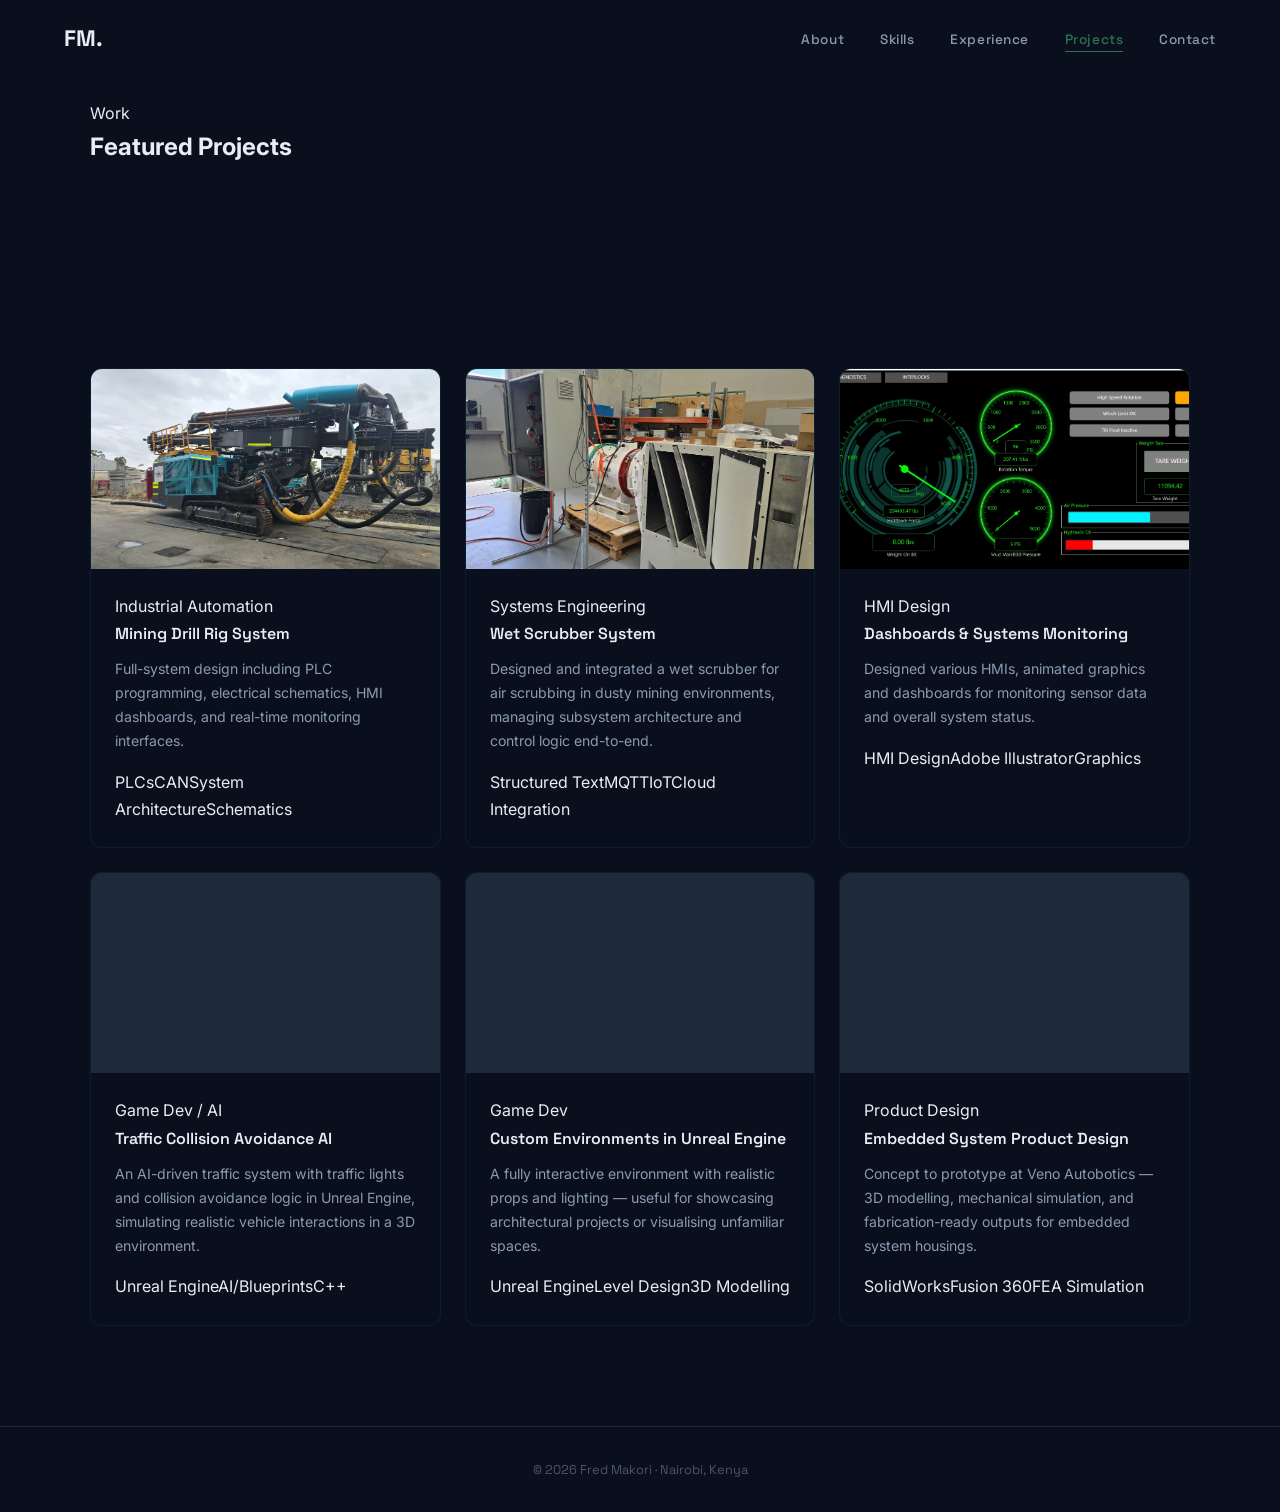
==== commit 229ac864: "white Update projects.html" ====
--- a/projects.html
+++ b/projects.html
@@ -3,15 +3,18 @@
 <head>
   <meta charset="UTF-8" />
   <meta name="viewport" content="width=device-width, initial-scale=1.0" />
-  <title>Projects - Fred Makori</title>
+  <title>Projects — Fred Makori</title>
   <link rel="stylesheet" href="style.css" />
-
+  <link rel="preconnect" href="https://fonts.googleapis.com" />
+  <link href="https://fonts.googleapis.com/css2?family=Space+Grotesk:wght@400;500;600;700&family=Inter:wght@400;500&display=swap" rel="stylesheet" />
 </head>
 <body>
+
+  <!-- NAV -->
   <nav id="navbar">
-    <div class="nav-logo">FM<span class="dot">.</span></div>
+    <a href="index.html" class="nav-logo">FM<span>.</span></a>
     <ul class="nav-links">
-	  <li><a href="index.html#hero">Home</a></li>
+      <li><a href="index.html#about">About</a></li>
       <li><a href="index.html#skills">Skills</a></li>
       <li><a href="index.html#experience">Experience</a></li>
       <li><a href="projects.html" class="active">Projects</a></li>
@@ -19,95 +22,117 @@
     </ul>
   </nav>
 
-  <!-- ========== PROJECTS ========== -->
-  <section id="projects" class="section section-dark">
+  <!-- PAGE HEADER -->
+  <section class="section alt">
+    <div class="container page-header">
+      <p class="label">Work</p>
+      <h1>Featured Projects</h1>
+    </div>
+  </section>
+
+  <!-- PROJECTS GRID -->
+  <section class="section">
     <div class="container">
-      <p class="section-label">Work</p>
-      <h2 class="section-heading">Featured Projects</h2>
       <div class="projects-grid">
 
         <div class="project-card">
-          <div class="project-media image-placeholder">
+          <div class="project-media">
             <img src="assets/rig2.webp" alt="Mining Drill Rig" loading="lazy" />
-            <!-- <video src="assets/project-drill-rig.mp4" autoplay muted loop></video> -->
           </div>
           <div class="project-info">
-            <span class="project-tag">Industrial Automation</span>
+            <span class="tag">Industrial Automation</span>
             <h3>Mining Drill Rig System</h3>
-            <p>Full-system design of a mining drill rig including PLC programming, electrical schematics, HMI dashboards, and real-time monitoring interfaces.</p>
-            <div class="project-tech">
-              <span>PLCs</span><span>CAN Communication</span><span>System Architecture</span><span>Schematics</span>
+            <p>Full-system design including PLC programming, electrical schematics, HMI dashboards, and real-time monitoring interfaces.</p>
+            <div class="tech-tags">
+              <span>PLCs</span><span>CAN</span><span>System Architecture</span><span>Schematics</span>
             </div>
           </div>
         </div>
 
         <div class="project-card">
-		  <div class="project-media image-placeholder">
-           <img src="assets/scrubber1.webp" alt="Wet Scrubber System" loading="lazy" />
+          <div class="project-media">
+            <img src="assets/scrubber1.webp" alt="Wet Scrubber System" loading="lazy" />
           </div>
           <div class="project-info">
-            <span class="project-tag">Systems Engineering</span>
-            <h3>Wet Scrubber</h3>
-            <p>Designed and integrated a wet scrubber system for air scrubbing in dusty mining environment, managing subsystem architecture and control logic end-to-end.</p>
-            <div class="project-tech">
-              <span>Structured Text</span><span>MQTT communication</span><span>IoT</span><span>Cloud Integration</span>
-            </div>
-          </div>
-        </div>
-
-		<div class="project-card">
-		   <div class="project-media image-placeholder">
-           <img src="assets/driller.webp" alt="HMI slideshow" loading="lazy" />
-          </div>
-          <div class="project-info">
-            <span class="project-tag">HMI Design</span>
-            <h3>Dashboards &amp; Systems Monitoring</h3>
-            <p>Designed Various HMIs, automated Graphics and dashboards for monitoring sensor data and overall system status</p>
-            <div class="project-tech">
-              <span>HMI Design</span><span>Adobe Illustrator</span><span>Graphics Design</span>
-            </div>
-          </div>
-        </div>
-
-
-        <div class="project-card">
-		   <div class="project-media image-placeholder">
-			<iframe loading="lazy" src="https://www.youtube-nocookie.com/embed/QSNVoKFaIB0?si=4NfPv0dH-A2UzHDh" title="YouTube video player" frameborder="0" allow="accelerometer; autoplay; clipboard-write; encrypted-media; gyroscope; picture-in-picture; web-share" referrerpolicy="strict-origin-when-cross-origin" allowfullscreen></iframe>
-          </div>
-          <div class="project-info">
-            <span class="project-tag">Game Development / AI</span>
-            <h3>Traffic Collision Avoidance AI</h3>
-            <p>Developed an AI-driven traffic system with traffic lights and collision avoidance logic in Unreal Engine, simulating realistic vehicle interactions in a 3D environment.</p>
-            <div class="project-tech">
-              <span>Unreal Engine</span><span>AI/Blueprints</span><span>C++</span><span>Autonomous Vehicle</span>
+            <span class="tag">Systems Engineering</span>
+            <h3>Wet Scrubber System</h3>
+            <p>Designed and integrated a wet scrubber for air scrubbing in dusty mining environments, managing subsystem architecture and control logic end-to-end.</p>
+            <div class="tech-tags">
+              <span>Structured Text</span><span>MQTT</span><span>IoT</span><span>Cloud Integration</span>
             </div>
           </div>
         </div>
 
         <div class="project-card">
-		  <div class="project-media image-placeholder">
-          <iframe loading="lazy" src="https://www.youtube.com/embed/EF_t0QVIVQ0?si=bbRSHN46f_fWmCy8" title="YouTube video player" frameborder="0" allow="accelerometer; autoplay; clipboard-write; encrypted-media; gyroscope; picture-in-picture; web-share" referrerpolicy="strict-origin-when-cross-origin" allowfullscreen></iframe>
+          <div class="project-media">
+            <img src="assets/driller.webp" alt="HMI Dashboards" loading="lazy" />
           </div>
           <div class="project-info">
-            <span class="project-tag">Game Development / AI</span>
-            <h3>Custom Environments in Unreal Engine</h3>
-            <p>Developed a fully interactive environment in Unreal Engine, with realistic props and lighting, useful for showcasing architectural projects in development or viewing new unfamiliar places.</p>
-            <div class="project-tech">
-              <span>Unreal Engine</span><span>Level Design</span><span>C++</span><span>3D modelling</span><span>Animation</span>
+            <span class="tag">HMI Design</span>
+            <h3>Dashboards &amp; Systems Monitoring</h3>
+            <p>Designed various HMIs, animated graphics and dashboards for monitoring sensor data and overall system status.</p>
+            <div class="tech-tags">
+              <span>HMI Design</span><span>Adobe Illustrator</span><span>Graphics</span>
             </div>
           </div>
         </div>
 
         <div class="project-card">
-		   <div class="project-media image-placeholder">
-            <iframe loading="lazy" src="https://www.youtube.com/embed/E3sLASMNJgo?si=ec5D4ooVhPjzx7dC" title="YouTube video player" frameborder="0" allow="accelerometer; autoplay; clipboard-write; encrypted-media; gyroscope; picture-in-picture; web-share" referrerpolicy="strict-origin-when-cross-origin" allowfullscreen></iframe>
+          <div class="project-media video-wrap">
+            <iframe loading="lazy"
+              src="https://www.youtube-nocookie.com/embed/QSNVoKFaIB0?si=4NfPv0dH-A2UzHDh"
+              title="Traffic Collision Avoidance AI"
+              allow="accelerometer; autoplay; clipboard-write; encrypted-media; gyroscope; picture-in-picture; web-share"
+              referrerpolicy="strict-origin-when-cross-origin"
+              allowfullscreen>
+            </iframe>
           </div>
           <div class="project-info">
-            <span class="project-tag">Product Design</span>
-            <h3>Product Design</h3>
-            <p>Concept to prototype product design at Veno Autobotics — 3D modelling, mechanical simulation, and fabrication-ready outputs for embedded system housings.</p>
-            <div class="project-tech">
-              <span>SolidWorks</span><span>Fusion 360</span><span>FEA Simulation</span><span>CAD/CAM</span>
+            <span class="tag">Game Dev / AI</span>
+            <h3>Traffic Collision Avoidance AI</h3>
+            <p>An AI-driven traffic system with traffic lights and collision avoidance logic in Unreal Engine, simulating realistic vehicle interactions in a 3D environment.</p>
+            <div class="tech-tags">
+              <span>Unreal Engine</span><span>AI/Blueprints</span><span>C++</span>
+            </div>
+          </div>
+        </div>
+
+        <div class="project-card">
+          <div class="project-media video-wrap">
+            <iframe loading="lazy"
+              src="https://www.youtube.com/embed/EF_t0QVIVQ0?si=bbRSHN46f_fWmCy8"
+              title="Custom Environments in Unreal Engine"
+              allow="accelerometer; autoplay; clipboard-write; encrypted-media; gyroscope; picture-in-picture; web-share"
+              referrerpolicy="strict-origin-when-cross-origin"
+              allowfullscreen>
+            </iframe>
+          </div>
+          <div class="project-info">
+            <span class="tag">Game Dev</span>
+            <h3>Custom Environments in Unreal Engine</h3>
+            <p>A fully interactive environment with realistic props and lighting — useful for showcasing architectural projects or visualising unfamiliar spaces.</p>
+            <div class="tech-tags">
+              <span>Unreal Engine</span><span>Level Design</span><span>3D Modelling</span>
+            </div>
+          </div>
+        </div>
+
+        <div class="project-card">
+          <div class="project-media video-wrap">
+            <iframe loading="lazy"
+              src="https://www.youtube.com/embed/E3sLASMNJgo?si=ec5D4ooVhPjzx7dC"
+              title="Product Design"
+              allow="accelerometer; autoplay; clipboard-write; encrypted-media; gyroscope; picture-in-picture; web-share"
+              referrerpolicy="strict-origin-when-cross-origin"
+              allowfullscreen>
+            </iframe>
+          </div>
+          <div class="project-info">
+            <span class="tag">Product Design</span>
+            <h3>Embedded System Product Design</h3>
+            <p>Concept to prototype at Veno Autobotics — 3D modelling, mechanical simulation, and fabrication-ready outputs for embedded system housings.</p>
+            <div class="tech-tags">
+              <span>SolidWorks</span><span>Fusion 360</span><span>FEA Simulation</span>
             </div>
           </div>
         </div>
@@ -116,9 +141,10 @@
     </div>
   </section>
 
-  <!-- ========== FOOTER ========== -->
   <footer>
-    <p>© 2026 Fred Makori · Nairobi, Kenya · Built with purpose.</p>
+    <div class="container">
+      <p>© 2026 Fred Makori · Nairobi, Kenya</p>
+    </div>
   </footer>
 
   <script src="script.js"></script>
--- a/style.css
+++ b/style.css
@@ -7,7 +7,7 @@
   --navy:       #0A0F1E;
   --navy-card:  #111827;
   --navy-light: #1E2A3A;
-  --cyan:       #00D4FF;
+  --cyan:       #2D7353;
   --cyan-dim:   rgba(0, 212, 255, 0.12);
   --cyan-glow:  rgba(0, 212, 255, 0.35);
   --white:      #E8EDF5;
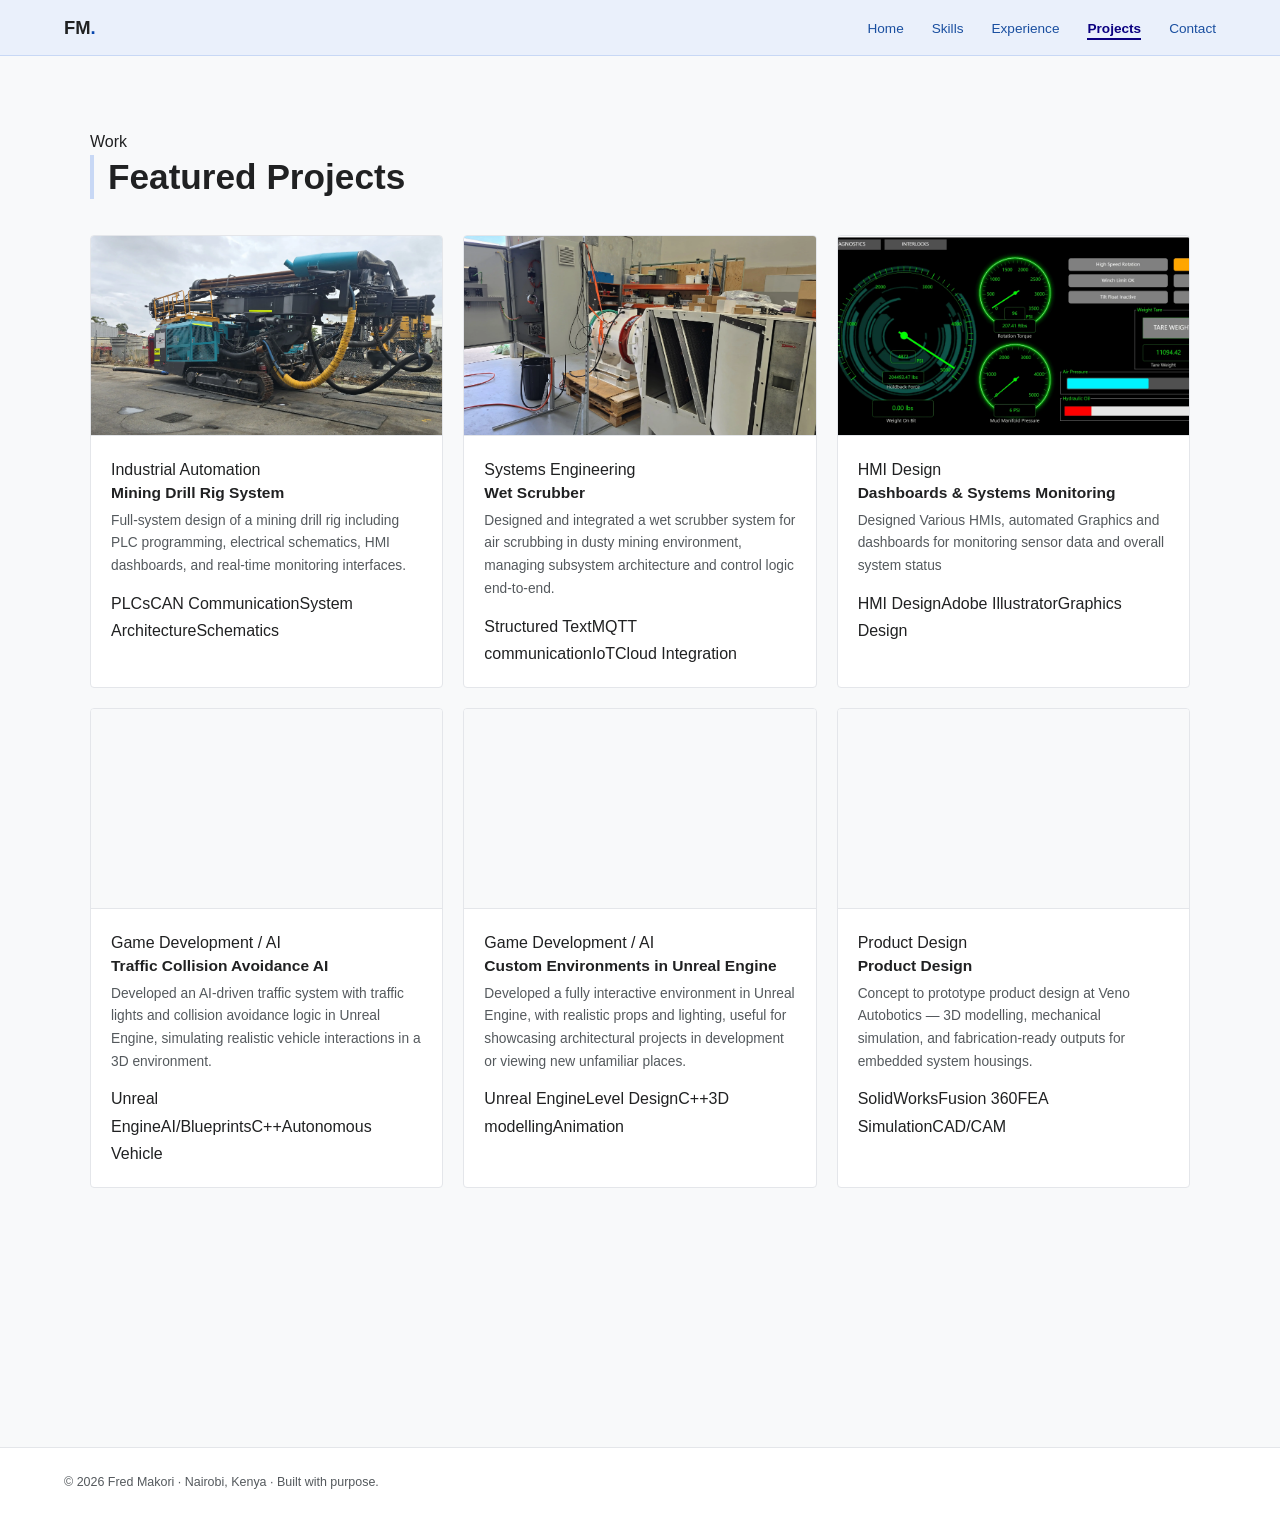
==== commit b0c5b81c: "added itch io embed.html" ====
--- a/projects.html
+++ b/projects.html
@@ -3,18 +3,15 @@
 <head>
   <meta charset="UTF-8" />
   <meta name="viewport" content="width=device-width, initial-scale=1.0" />
-  <title>Projects — Fred Makori</title>
+  <title>Projects - Fred Makori</title>
   <link rel="stylesheet" href="style.css" />
-  <link rel="preconnect" href="https://fonts.googleapis.com" />
-  <link href="https://fonts.googleapis.com/css2?family=Space+Grotesk:wght@400;500;600;700&family=Inter:wght@400;500&display=swap" rel="stylesheet" />
+
 </head>
 <body>
-
-  <!-- NAV -->
   <nav id="navbar">
-    <a href="index.html" class="nav-logo">FM<span>.</span></a>
+    <div class="nav-logo">FM<span class="dot">.</span></div>
     <ul class="nav-links">
-      <li><a href="index.html#about">About</a></li>
+	  <li><a href="index.html#hero">Home</a></li>
       <li><a href="index.html#skills">Skills</a></li>
       <li><a href="index.html#experience">Experience</a></li>
       <li><a href="projects.html" class="active">Projects</a></li>
@@ -22,129 +19,108 @@
     </ul>
   </nav>
 
-  <!-- PAGE HEADER -->
-  <section class="section alt">
-    <div class="container page-header">
-      <p class="label">Work</p>
-      <h1>Featured Projects</h1>
-    </div>
-  </section>
-
-  <!-- PROJECTS GRID -->
-  <section class="section">
+  <!-- ========== PROJECTS ========== -->
+  <section id="projects" class="section section-dark">
     <div class="container">
+      <p class="section-label">Work</p>
+      <h2 class="section-heading">Featured Projects</h2>
       <div class="projects-grid">
 
         <div class="project-card">
-          <div class="project-media">
+          <div class="project-media image-placeholder">
             <img src="assets/rig2.webp" alt="Mining Drill Rig" loading="lazy" />
+            <!-- <video src="assets/project-drill-rig.mp4" autoplay muted loop></video> -->
           </div>
           <div class="project-info">
-            <span class="tag">Industrial Automation</span>
+            <span class="project-tag">Industrial Automation</span>
             <h3>Mining Drill Rig System</h3>
-            <p>Full-system design including PLC programming, electrical schematics, HMI dashboards, and real-time monitoring interfaces.</p>
-            <div class="tech-tags">
-              <span>PLCs</span><span>CAN</span><span>System Architecture</span><span>Schematics</span>
+            <p>Full-system design of a mining drill rig including PLC programming, electrical schematics, HMI dashboards, and real-time monitoring interfaces.</p>
+            <div class="project-tech">
+              <span>PLCs</span><span>CAN Communication</span><span>System Architecture</span><span>Schematics</span>
             </div>
           </div>
         </div>
 
         <div class="project-card">
-          <div class="project-media">
-            <img src="assets/scrubber1.webp" alt="Wet Scrubber System" loading="lazy" />
+		  <div class="project-media image-placeholder">
+           <img src="assets/scrubber1.webp" alt="Wet Scrubber System" loading="lazy" />
           </div>
           <div class="project-info">
-            <span class="tag">Systems Engineering</span>
-            <h3>Wet Scrubber System</h3>
-            <p>Designed and integrated a wet scrubber for air scrubbing in dusty mining environments, managing subsystem architecture and control logic end-to-end.</p>
-            <div class="tech-tags">
-              <span>Structured Text</span><span>MQTT</span><span>IoT</span><span>Cloud Integration</span>
+            <span class="project-tag">Systems Engineering</span>
+            <h3>Wet Scrubber</h3>
+            <p>Designed and integrated a wet scrubber system for air scrubbing in dusty mining environment, managing subsystem architecture and control logic end-to-end.</p>
+            <div class="project-tech">
+              <span>Structured Text</span><span>MQTT communication</span><span>IoT</span><span>Cloud Integration</span>
+            </div>
+          </div>
+        </div>
+
+		<div class="project-card">
+		   <div class="project-media image-placeholder">
+           <img src="assets/driller.webp" alt="HMI slideshow" loading="lazy" />
+          </div>
+          <div class="project-info">
+            <span class="project-tag">HMI Design</span>
+            <h3>Dashboards &amp; Systems Monitoring</h3>
+            <p>Designed Various HMIs, automated Graphics and dashboards for monitoring sensor data and overall system status</p>
+            <div class="project-tech">
+              <span>HMI Design</span><span>Adobe Illustrator</span><span>Graphics Design</span>
+            </div>
+          </div>
+        </div>
+
+
+        <div class="project-card">
+		   <div class="project-media image-placeholder">
+			<iframe loading="lazy" src="https://www.youtube-nocookie.com/embed/QSNVoKFaIB0?si=4NfPv0dH-A2UzHDh" title="YouTube video player" frameborder="0" allow="accelerometer; autoplay; clipboard-write; encrypted-media; gyroscope; picture-in-picture; web-share" referrerpolicy="strict-origin-when-cross-origin" allowfullscreen></iframe>
+          </div>
+          <div class="project-info">
+            <span class="project-tag">Game Development / AI</span>
+            <h3>Traffic Collision Avoidance AI</h3>
+            <p>Developed an AI-driven traffic system with traffic lights and collision avoidance logic in Unreal Engine, simulating realistic vehicle interactions in a 3D environment.</p>
+            <div class="project-tech">
+              <span>Unreal Engine</span><span>AI/Blueprints</span><span>C++</span><span>Autonomous Vehicle</span>
             </div>
           </div>
         </div>
 
         <div class="project-card">
-          <div class="project-media">
-            <img src="assets/driller.webp" alt="HMI Dashboards" loading="lazy" />
+		  <div class="project-media image-placeholder">
+          <iframe loading="lazy" src="https://www.youtube.com/embed/EF_t0QVIVQ0?si=bbRSHN46f_fWmCy8" title="YouTube video player" frameborder="0" allow="accelerometer; autoplay; clipboard-write; encrypted-media; gyroscope; picture-in-picture; web-share" referrerpolicy="strict-origin-when-cross-origin" allowfullscreen></iframe>
           </div>
           <div class="project-info">
-            <span class="tag">HMI Design</span>
-            <h3>Dashboards &amp; Systems Monitoring</h3>
-            <p>Designed various HMIs, animated graphics and dashboards for monitoring sensor data and overall system status.</p>
-            <div class="tech-tags">
-              <span>HMI Design</span><span>Adobe Illustrator</span><span>Graphics</span>
+            <span class="project-tag">Game Development / AI</span>
+            <h3>Custom Environments in Unreal Engine</h3>
+            <p>Developed a fully interactive environment in Unreal Engine, with realistic props and lighting, useful for showcasing architectural projects in development or viewing new unfamiliar places.</p>
+            <div class="project-tech">
+              <span>Unreal Engine</span><span>Level Design</span><span>C++</span><span>3D modelling</span><span>Animation</span>
             </div>
           </div>
         </div>
 
         <div class="project-card">
-          <div class="project-media video-wrap">
-            <iframe loading="lazy"
-              src="https://www.youtube-nocookie.com/embed/QSNVoKFaIB0?si=4NfPv0dH-A2UzHDh"
-              title="Traffic Collision Avoidance AI"
-              allow="accelerometer; autoplay; clipboard-write; encrypted-media; gyroscope; picture-in-picture; web-share"
-              referrerpolicy="strict-origin-when-cross-origin"
-              allowfullscreen>
-            </iframe>
+		   <div class="project-media image-placeholder">
+            <iframe loading="lazy" src="https://www.youtube.com/embed/E3sLASMNJgo?si=ec5D4ooVhPjzx7dC" title="YouTube video player" frameborder="0" allow="accelerometer; autoplay; clipboard-write; encrypted-media; gyroscope; picture-in-picture; web-share" referrerpolicy="strict-origin-when-cross-origin" allowfullscreen></iframe>
           </div>
           <div class="project-info">
-            <span class="tag">Game Dev / AI</span>
-            <h3>Traffic Collision Avoidance AI</h3>
-            <p>An AI-driven traffic system with traffic lights and collision avoidance logic in Unreal Engine, simulating realistic vehicle interactions in a 3D environment.</p>
-            <div class="tech-tags">
-              <span>Unreal Engine</span><span>AI/Blueprints</span><span>C++</span>
+            <span class="project-tag">Product Design</span>
+            <h3>Product Design</h3>
+            <p>Concept to prototype product design at Veno Autobotics — 3D modelling, mechanical simulation, and fabrication-ready outputs for embedded system housings.</p>
+            <div class="project-tech">
+              <span>SolidWorks</span><span>Fusion 360</span><span>FEA Simulation</span><span>CAD/CAM</span>
             </div>
           </div>
         </div>
-
-        <div class="project-card">
-          <div class="project-media video-wrap">
-            <iframe loading="lazy"
-              src="https://www.youtube.com/embed/EF_t0QVIVQ0?si=bbRSHN46f_fWmCy8"
-              title="Custom Environments in Unreal Engine"
-              allow="accelerometer; autoplay; clipboard-write; encrypted-media; gyroscope; picture-in-picture; web-share"
-              referrerpolicy="strict-origin-when-cross-origin"
-              allowfullscreen>
-            </iframe>
-          </div>
-          <div class="project-info">
-            <span class="tag">Game Dev</span>
-            <h3>Custom Environments in Unreal Engine</h3>
-            <p>A fully interactive environment with realistic props and lighting — useful for showcasing architectural projects or visualising unfamiliar spaces.</p>
-            <div class="tech-tags">
-              <span>Unreal Engine</span><span>Level Design</span><span>3D Modelling</span>
-            </div>
-          </div>
-        </div>
-
-        <div class="project-card">
-          <div class="project-media video-wrap">
-            <iframe loading="lazy"
-              src="https://www.youtube.com/embed/E3sLASMNJgo?si=ec5D4ooVhPjzx7dC"
-              title="Product Design"
-              allow="accelerometer; autoplay; clipboard-write; encrypted-media; gyroscope; picture-in-picture; web-share"
-              referrerpolicy="strict-origin-when-cross-origin"
-              allowfullscreen>
-            </iframe>
-          </div>
-          <div class="project-info">
-            <span class="tag">Product Design</span>
-            <h3>Embedded System Product Design</h3>
-            <p>Concept to prototype at Veno Autobotics — 3D modelling, mechanical simulation, and fabrication-ready outputs for embedded system housings.</p>
-            <div class="tech-tags">
-              <span>SolidWorks</span><span>Fusion 360</span><span>FEA Simulation</span>
-            </div>
-          </div>
-        </div>
+		  
+		<iframe height="167" width="552" src="https://itch.io/embed/4875836" frameborder="0"><a href="https://mak0ri.itch.io/scene-godot">Test_1_godot by mak0ri</a></iframe>
 
       </div>
     </div>
   </section>
 
+  <!-- ========== FOOTER ========== -->
   <footer>
-    <div class="container">
-      <p>© 2026 Fred Makori · Nairobi, Kenya</p>
-    </div>
+    <p>© 2026 Fred Makori · Nairobi, Kenya · Built with purpose.</p>
   </footer>
 
   <script src="script.js"></script>
--- a/style.css
+++ b/style.css
@@ -4,511 +4,393 @@
 
 /* ---------- TOKENS ---------- */
 :root {
-  --navy:       #0A0F1E;
-  --navy-card:  #111827;
-  --navy-light: #1E2A3A;
-  --cyan:       #2D7353;
-  --cyan-dim:   rgba(0, 212, 255, 0.12);
-  --cyan-glow:  rgba(0, 212, 255, 0.35);
-  --white:      #E8EDF5;
-  --grey:       #8A9BB0;
-  --grey-dark:  #4A5568;
+  --bg:         #f8f9fa;
+  --bg-white:   #ffffff;
+  --border:     #d0d3d8;
+  --border-faint: #e4e6ea;
+  --link:       #0645ad;
+  --link-dark:  #0b0080;
+  --text:       #202122;
+  --text-muted: #54595d;
+  --text-light: #72777d;
+
+  /* Accent tints — used for nav bg, section labels, heading underlines */
+  --accent-bg:    #eaf0fb;
+  --accent-mid:   #c8d8f5;
+  --accent-text:  #1a4fa0;
 
   --font-display: 'Space Grotesk', sans-serif;
   --font-body:    'Inter', sans-serif;
 
-  --radius: 12px;
-  --radius-sm: 6px;
-  --transition: 0.3s ease;
-  --max-width: 1100px;
+  --radius:  4px;
+  --t:       0.15s ease;
+  --max:     1100px;
+  --nav-h:   56px;
 }
 
 /* ---------- RESET & BASE ---------- */
 *, *::before, *::after { box-sizing: border-box; margin: 0; padding: 0; }
-
 html { scroll-behavior: smooth; }
 
 body {
-  background: var(--navy);
-  color: var(--white);
+  background: var(--bg);
+  color: var(--text);
   font-family: var(--font-body);
   font-size: 16px;
   line-height: 1.7;
   overflow-x: hidden;
 }
 
-img, video { display: block; width: 100%; height: 100%; object-fit: cover; }
-a { color: inherit; text-decoration: none; }
-ul { list-style: none; }
-
-/* ---------- REUSABLE ---------- */
+img    { display: block; max-width: 100%; height: auto; object-fit: cover; }
+video  { display: block; width: 100%; }
+a      { color: var(--link); text-decoration: none; }
+a:hover { color: var(--link-dark); text-decoration: underline; }
+ul     { list-style: none; }
+h1, h2, h3 {
+  font-family: var(--font-display);
+  font-weight: 700;
+  line-height: 1.25;
+  color: var(--text);
+}
+
+/* ---------- LAYOUT ---------- */
 .container {
-  width: min(var(--max-width), 92%);
+  width: min(var(--max), 92%);
   margin-inline: auto;
 }
 
-.section { padding: 100px 0; }
-.section-dark { background: var(--navy-card); }
-
-.section-label {
-  font-family: var(--font-display);
-  font-size: 0.75rem;
-  font-weight: 500;
-  letter-spacing: 0.2em;
+.section     { padding: 72px 0; }
+.section.alt { background: var(--bg-white); }
+
+.section + .section,
+.section + footer {
+  border-top: 1px solid var(--border-faint);
+}
+
+/* Section label — small uppercase eyebrow */
+.label {
+  font-family: var(--font-display);
+  font-size: 0.72rem;
+  font-weight: 600;
+  letter-spacing: 0.18em;
   text-transform: uppercase;
-  color: var(--cyan);
-  margin-bottom: 12px;
-}
-
-.section-heading {
-  font-family: var(--font-display);
-  font-size: clamp(1.8rem, 3.5vw, 2.8rem);
-  font-weight: 700;
-  line-height: 1.2;
-  margin-bottom: 48px;
-  color: var(--white);
-}
-
-.accent { color: var(--cyan); }
-.dot { color: var(--cyan); }
-
-.btn {
-  display: inline-block;
-  padding: 14px 32px;
-  border-radius: var(--radius-sm);
-  font-family: var(--font-display);
-  font-size: 0.9rem;
-  font-weight: 600;
-  letter-spacing: 0.04em;
-  transition: var(--transition);
-  cursor: pointer;
-}
-
-.btn-primary {
-  background: var(--cyan);
-  color: var(--navy);
-}
-.btn-primary:hover {
-  background: #33DDFF;
-  box-shadow: 0 0 24px var(--cyan-glow);
-  transform: translateY(-2px);
-}
-
-.btn-outline {
-  border: 1.5px solid var(--cyan);
-  color: var(--cyan);
-  background: transparent;
-}
-.btn-outline:hover {
-  background: var(--cyan-dim);
-  box-shadow: 0 0 16px var(--cyan-glow);
-  transform: translateY(-2px);
-}
-
-.image-placeholder {
-  background: var(--navy-light);
-  border-radius: var(--radius);
-  display: flex;
-  align-items: center;
-  justify-content: center;
-  color: var(--grey);
-  font-size: 0.85rem;
-  font-family: var(--font-display);
-  letter-spacing: 0.05em;
-  text-align: center;
-  padding: 16px;
-}
-
-/* Dashed "empty" styling only applies when the placeholder has no media
-   child yet (i.e. still just a text label) — once an <img>, <video>, or
-   <iframe> is added inside, the dashed border and padding fall away. */
-.image-placeholder:not(:has(img, video, iframe)) {
-  border: 1.5px dashed var(--grey-dark);
-}
-
-.image-placeholder:has(img, video, iframe) {
-  padding: 0;
+  color: var(--accent-text);
+  margin-bottom: 8px;
+}
+
+/* Section headings: left accent bar instead of a full-width rule */
+h2 {
+  font-size: clamp(1.5rem, 3vw, 2.2rem);
+  margin-bottom: 36px;
+  padding-left: 14px;
+  border-left: 4px solid var(--accent-mid);
+  color: var(--text);
 }
 
 /* ---------- NAVBAR ---------- */
 #navbar {
-  position: fixed;
-  top: 0; left: 0; right: 0;
-  z-index: 100;
+  position: sticky;
+  top: 0;
+  z-index: 50;
+  height: var(--nav-h);
   display: flex;
   align-items: center;
   justify-content: space-between;
-  padding: 20px 5%;
-  transition: background var(--transition), padding var(--transition);
-}
-
-#navbar.scrolled {
-  background: rgba(10, 15, 30, 0.92);
-  backdrop-filter: blur(12px);
-  padding: 14px 5%;
-  border-bottom: 1px solid rgba(0, 212, 255, 0.08);
+  padding: 0 5%;
+  background: var(--accent-bg);
+  border-bottom: 1px solid var(--accent-mid);
 }
 
 .nav-logo {
   font-family: var(--font-display);
-  font-size: 1.4rem;
+  font-size: 1.15rem;
   font-weight: 700;
-  color: var(--white);
-}
+  color: var(--text);
+  text-decoration: none;
+}
+
+.nav-logo span { color: var(--link); }
 
 .nav-links {
   display: flex;
-  gap: 36px;
+  gap: 28px;
 }
 
 .nav-links a {
   font-family: var(--font-display);
   font-size: 0.85rem;
   font-weight: 500;
-  color: var(--grey);
-  letter-spacing: 0.04em;
-  transition: color var(--transition);
-  position: relative;
-}
-
-.nav-links a::after {
-  content: '';
-  position: absolute;
-  bottom: -4px; left: 0;
-  width: 0; height: 1.5px;
-  background: var(--cyan);
-  transition: width var(--transition);
-}
-
-.nav-links a:hover,
-.nav-links a.active { color: var(--cyan); }
-.nav-links a:hover::after,
-.nav-links a.active::after { width: 100%; }
-
-.nav-toggle {
-  display: none;
-  flex-direction: column;
-  gap: 5px;
-  background: none;
-  border: none;
-  cursor: pointer;
-  padding: 4px;
-}
-
-.nav-toggle span {
+  color: var(--accent-text);
+  transition: color var(--t);
+  text-decoration: none;
+  padding-bottom: 2px;
+  border-bottom: 2px solid transparent;
+}
+
+.nav-links a:hover {
+  color: var(--link-dark);
+  text-decoration: none;
+  border-bottom-color: var(--link-dark);
+}
+
+.nav-links a.active {
+  color: var(--link-dark);
+  border-bottom-color: var(--link-dark);
+  font-weight: 600;
+}
+
+/* ---------- PAGE HEADER (projects page) ---------- */
+.page-header {
+  padding: 48px 0 0;
+}
+
+.page-header h1 {
+  font-size: clamp(1.8rem, 4vw, 2.8rem);
+  padding-bottom: 16px;
+  padding-left: 14px;
+  border-left: 4px solid var(--accent-mid);
+}
+
+/* ---------- ABOUT ---------- */
+.two-col {
+  display: grid;
+  grid-template-columns: 280px 1fr;
+  gap: 52px;
+  align-items: start;
+}
+
+.photo-wrap {
+  border: 1px solid var(--border);
+  border-radius: var(--radius);
+  overflow: hidden;
+  width: 100%;
+}
+
+.photo-wrap img {
+  width: 100%;
+  height: auto;
   display: block;
-  width: 24px;
-  height: 2px;
-  background: var(--white);
-  transition: var(--transition);
-}
-
-/* ---------- HERO ---------- */
-#hero {
-  position: relative;
-  height: 100svh;
-  min-height: 640px;
+  object-fit: contain;
+}
+
+.about-text h2 {
+  font-size: clamp(1.3rem, 2.5vw, 1.8rem);
+  margin-bottom: 14px;
+}
+
+.about-text p {
+  color: var(--text-muted);
+  font-size: 0.97rem;
+  margin-bottom: 14px;
+}
+
+.stats-row {
   display: flex;
-  align-items: center;
-  justify-content: center;
-  overflow: hidden;
-}
-
-#circuitCanvas {
-  position: absolute;
-  inset: 0;
-  opacity: 0.18;
-  pointer-events: none;
-}
-
-.hero-content {
-  position: relative;
-  z-index: 2;
-  text-align: center;
-  padding: 0 24px;
-}
-
-.hero-eyebrow {
-  font-family: var(--font-display);
-  font-size: 0.8rem;
-  letter-spacing: 0.25em;
+  gap: 32px;
+  margin-top: 28px;
+  padding-top: 24px;
+  border-top: 1px solid var(--border-faint);
+  flex-wrap: wrap;
+}
+
+.stat .num {
+  display: block;
+  font-family: var(--font-display);
+  font-size: 2rem;
+  font-weight: 700;
+  color: var(--link-dark);
+  line-height: 1;
+}
+
+.stat .lbl {
+  font-size: 0.75rem;
+  color: var(--text-muted);
   text-transform: uppercase;
-  color: var(--cyan);
-  margin-bottom: 20px;
-  opacity: 0;
-  animation: fadeUp 0.8s 0.3s forwards;
-}
-
-.hero-name {
-  font-family: var(--font-display);
-  font-size: clamp(3.5rem, 10vw, 8rem);
-  font-weight: 700;
-  line-height: 1;
-  letter-spacing: -0.02em;
-  margin-bottom: 24px;
-  opacity: 0;
-  animation: fadeUp 0.8s 0.5s forwards;
-}
-
-.hero-tagline {
-  font-size: clamp(0.95rem, 1.8vw, 1.15rem);
-  color: var(--grey);
-  line-height: 1.8;
-  max-width: 540px;
-  margin: 0 auto 40px;
-  opacity: 0;
-  animation: fadeUp 0.8s 0.7s forwards;
-}
-
-.hero-cta {
-  display: flex;
-  gap: 16px;
-  justify-content: center;
-  flex-wrap: wrap;
-  opacity: 0;
-  animation: fadeUp 0.8s 0.9s forwards;
-}
-
-.hero-scroll-indicator {
-  position: absolute;
-  bottom: 36px;
-  left: 50%;
-  transform: translateX(-50%);
-  display: flex;
-  flex-direction: column;
-  align-items: center;
-  gap: 8px;
-  color: var(--grey);
-  font-size: 0.7rem;
-  letter-spacing: 0.15em;
-  text-transform: uppercase;
-  opacity: 0;
-  animation: fadeUp 0.8s 1.2s forwards;
-}
-
-.scroll-line {
-  width: 1px;
-  height: 48px;
-  background: linear-gradient(to bottom, var(--cyan), transparent);
-  animation: scrollPulse 1.8s ease-in-out infinite;
-}
-
-/* ---------- ABOUT ---------- */
-.about-grid {
+  letter-spacing: 0.05em;
+}
+
+/* ---------- SKILLS ---------- */
+.grid-3 {
   display: grid;
-  grid-template-columns: 1fr 1.4fr;
-  gap: 64px;
-  align-items: center;
-}
-
-.about-image-wrap .image-placeholder {
-  aspect-ratio: 4/5;
-  font-size: 0.9rem;
-}
-
-.about-text .section-label { margin-bottom: 8px; }
-.about-text .section-heading { margin-bottom: 20px; font-size: clamp(1.6rem, 2.8vw, 2.2rem); }
-
-.about-text p {
-  color: var(--grey);
-  margin-bottom: 16px;
+  grid-template-columns: repeat(auto-fill, minmax(290px, 1fr));
+  gap: 20px;
+}
+
+.card {
+  background: var(--bg-white);
+  border: 1px solid var(--border-faint);
+  border-radius: var(--radius);
+  padding: 24px 22px;
+  transition: border-color var(--t);
+}
+
+.card:hover { border-color: var(--accent-mid); }
+
+.card h3 {
   font-size: 0.97rem;
-}
-
-.about-stats {
-  display: flex;
-  gap: 40px;
-  margin-top: 40px;
-  padding-top: 40px;
-  border-top: 1px solid var(--navy-light);
-}
-
-.stat-number {
-  display: block;
-  font-family: var(--font-display);
-  font-size: 2.4rem;
-  font-weight: 700;
-  color: var(--cyan);
-  line-height: 1;
-}
-
-.stat-label {
-  font-size: 0.78rem;
-  color: var(--grey);
-  letter-spacing: 0.05em;
-  text-transform: uppercase;
-}
-
-/* ---------- SKILLS ---------- */
-.skills-grid {
-  display: grid;
-  grid-template-columns: repeat(auto-fill, minmax(300px, 1fr));
-  gap: 20px;
-}
-
-.skill-card {
-  background: var(--navy);
-  border: 1px solid rgba(0, 212, 255, 0.08);
-  border-radius: var(--radius);
-  padding: 32px 28px;
-  transition: border-color var(--transition), transform var(--transition), box-shadow var(--transition);
-}
-
-.skill-card:hover {
-  border-color: var(--cyan);
-  transform: translateY(-4px);
-  box-shadow: 0 8px 32px rgba(0, 212, 255, 0.1);
-}
-
-.skill-icon {
-  font-size: 1.8rem;
-  margin-bottom: 16px;
-}
-
-.skill-card h3 {
-  font-family: var(--font-display);
-  font-size: 1rem;
   font-weight: 600;
-  margin-bottom: 10px;
-  color: var(--white);
-}
-
-.skill-card p {
-  font-size: 0.88rem;
-  color: var(--grey);
-  line-height: 1.7;
-}
-
-/* ---------- EXPERIENCE ---------- */
+  margin-bottom: 8px;
+  color: var(--text);
+}
+
+.card p {
+  font-size: 0.87rem;
+  color: var(--text-muted);
+  line-height: 1.65;
+}
+
+/* ---------- TIMELINE ---------- */
 .timeline {
   position: relative;
-  padding-left: 32px;
+  padding-left: 26px;
 }
 
 .timeline::before {
   content: '';
   position: absolute;
-  left: 6px; top: 0; bottom: 0;
+  left: 5px; top: 0; bottom: 0;
   width: 1px;
-  background: linear-gradient(to bottom, var(--cyan), transparent);
-}
-
-.timeline-item {
+  background: var(--border-faint);
+}
+
+.tl-item {
   position: relative;
-  margin-bottom: 52px;
-}
-
-.timeline-marker {
+  margin-bottom: 36px;
+}
+
+.tl-dot {
   position: absolute;
-  left: -30px;
-  top: 6px;
-  width: 12px;
-  height: 12px;
+  left: -24px;
+  top: 8px;
+  width: 8px;
+  height: 8px;
   border-radius: 50%;
-  background: var(--navy);
-  border: 2px solid var(--cyan);
-  box-shadow: 0 0 10px var(--cyan-glow);
-}
-
-.timeline-content {
-  background: var(--navy-card);
-  border: 1px solid rgba(0, 212, 255, 0.08);
+  background: var(--bg-white);
+  border: 2px solid var(--link);
+}
+
+.tl-card {
+  background: var(--bg-white);
+  border: 1px solid var(--border-faint);
   border-radius: var(--radius);
-  padding: 28px 32px;
-  transition: border-color var(--transition);
-}
-
-.timeline-content:hover { border-color: rgba(0, 212, 255, 0.25); }
-
-.timeline-header {
+  padding: 20px 24px;
+  transition: border-color var(--t);
+}
+
+.tl-card:hover { border-color: var(--accent-mid); }
+
+.tl-head {
   display: flex;
   justify-content: space-between;
   align-items: flex-start;
-  gap: 16px;
-  margin-bottom: 16px;
+  gap: 12px;
+  margin-bottom: 12px;
   flex-wrap: wrap;
 }
 
-.timeline-header h3 {
-  font-family: var(--font-display);
-  font-size: 1.05rem;
-  font-weight: 600;
-  color: var(--white);
-}
-
-.timeline-company {
+.tl-head h3 { font-size: 1rem; font-weight: 600; }
+
+.company {
   display: block;
-  font-size: 0.85rem;
-  color: var(--cyan);
-  margin-top: 4px;
-}
-
-.timeline-date {
-  font-family: var(--font-display);
-  font-size: 0.78rem;
-  color: var(--grey);
+  font-size: 0.83rem;
+  color: var(--link);
+  margin-top: 2px;
+  font-family: var(--font-display);
+}
+
+.date {
+  font-family: var(--font-display);
+  font-size: 0.76rem;
+  color: var(--text-muted);
   white-space: nowrap;
-  padding-top: 4px;
-  letter-spacing: 0.04em;
-}
-
-.timeline-content ul {
-  list-style: none;
-  display: flex;
-  flex-direction: column;
-  gap: 8px;
-}
-
-.timeline-content li {
-  font-size: 0.9rem;
-  color: var(--grey);
-  padding-left: 16px;
+  padding-top: 2px;
+}
+
+.tl-card ul { display: flex; flex-direction: column; gap: 6px; }
+
+.tl-card li {
+  font-size: 0.88rem;
+  color: var(--text-muted);
+  padding-left: 14px;
   position: relative;
-  line-height: 1.65;
-}
-
-.timeline-content li::before {
+  line-height: 1.6;
+}
+
+.tl-card li::before {
   content: '›';
   position: absolute;
   left: 0;
-  color: var(--cyan);
-  font-size: 1rem;
-}
+  color: var(--link);
+}
+
+/* ---------- CONTACT ---------- */
+.contact-wrap { max-width: 640px; }
+.contact-wrap h2 { margin-bottom: 10px; }
+.contact-sub { color: var(--text-muted); margin-bottom: 36px; font-size: 0.97rem; }
+
+.contact-grid {
+  display: flex;
+  flex-wrap: wrap;
+  gap: 12px;
+}
+
+.contact-card {
+  display: flex;
+  align-items: center;
+  gap: 9px;
+  background: var(--bg-white);
+  border: 1px solid var(--border-faint);
+  border-radius: var(--radius);
+  padding: 11px 18px;
+  font-family: var(--font-display);
+  font-size: 0.87rem;
+  color: var(--link);
+  transition: border-color var(--t), background var(--t);
+  text-decoration: none;
+}
+
+.contact-card:hover {
+  border-color: var(--accent-mid);
+  background: var(--accent-bg);
+  color: var(--link-dark);
+  text-decoration: none;
+}
+
+.c-icon { font-size: 0.95rem; }
 
 /* ---------- PROJECTS ---------- */
 .projects-grid {
   display: grid;
   grid-template-columns: repeat(auto-fill, minmax(320px, 1fr));
-  gap: 24px;
+  gap: 20px;
 }
 
 .project-card {
-  background: var(--navy);
-  border: 1px solid rgba(0, 212, 255, 0.08);
+  background: var(--bg-white);
+  border: 1px solid var(--border-faint);
   border-radius: var(--radius);
   overflow: hidden;
-  transition: transform var(--transition), box-shadow var(--transition), border-color var(--transition);
-}
-
-.project-card:hover {
-  transform: translateY(-6px);
-  box-shadow: 0 16px 48px rgba(0, 0, 0, 0.4);
-  border-color: rgba(0, 212, 255, 0.3);
-}
+  transition: border-color var(--t);
+}
+
+.project-card:hover { border-color: var(--accent-mid); }
 
 .project-media {
   position: relative;
   height: 200px;
-  border-radius: 0;
   overflow: hidden;
-  background: var(--navy-light);
-}
-
-.project-media.image-placeholder { border: none; border-radius: 0; }
-
-/* Responsive video embeds: fills the fixed-height media area regardless
-   of the width/height attributes set on the <iframe> itself. */
-.project-media iframe {
+  background: var(--bg);
+  border-bottom: 1px solid var(--border-faint);
+}
+
+.project-media img {
+  width: 100%;
+  height: 100%;
+  object-fit: cover;
+  display: block;
+}
+
+.video-wrap iframe {
   position: absolute;
   inset: 0;
   width: 100%;
@@ -516,207 +398,110 @@
   border: 0;
 }
 
-.project-info { padding: 24px; }
-
-.project-tag {
-  font-family: var(--font-display);
-  font-size: 0.7rem;
-  font-weight: 500;
-  letter-spacing: 0.1em;
+.project-info { padding: 20px; }
+
+.tag {
+  display: inline-block;
+  font-family: var(--font-display);
+  font-size: 0.68rem;
+  font-weight: 600;
+  letter-spacing: 0.08em;
   text-transform: uppercase;
-  color: var(--cyan);
-  background: var(--cyan-dim);
-  padding: 4px 10px;
-  border-radius: 4px;
-  display: inline-block;
-  margin-bottom: 12px;
+  color: var(--accent-text);
+  background: var(--accent-bg);
+  border: 1px solid var(--accent-mid);
+  padding: 2px 8px;
+  border-radius: 2px;
+  margin-bottom: 10px;
 }
 
 .project-info h3 {
-  font-family: var(--font-display);
-  font-size: 1rem;
-  font-weight: 600;
-  margin-bottom: 10px;
-  color: var(--white);
-}
-
-.project-info p {
-  font-size: 0.88rem;
-  color: var(--grey);
-  margin-bottom: 16px;
-  line-height: 1.7;
-}
-
-.project-tech {
-  display: flex;
-  flex-wrap: wrap;
-  gap: 8px;
-}
-
-.project-tech span {
-  font-size: 0.75rem;
-  font-family: var(--font-display);
-  color: var(--grey);
-  border: 1px solid var(--grey-dark);
-  padding: 3px 10px;
-  border-radius: 4px;
-}
-
-/* ---------- EDUCATION ---------- */
-.edu-grid {
-  display: grid;
-  grid-template-columns: repeat(auto-fill, minmax(280px, 1fr));
-  gap: 24px;
-}
-
-.edu-card {
-  background: var(--navy-card);
-  border: 1px solid rgba(0, 212, 255, 0.08);
-  border-radius: var(--radius);
-  padding: 32px 28px;
-  transition: border-color var(--transition);
-}
-
-.edu-card:hover { border-color: rgba(0, 212, 255, 0.3); }
-
-.edu-year {
-  font-family: var(--font-display);
-  font-size: 2rem;
-  font-weight: 700;
-  color: var(--cyan-dim);
-  display: block;
-  margin-bottom: 12px;
-  -webkit-text-stroke: 1px var(--cyan);
-  color: transparent;
-}
-
-.edu-card h3 {
-  font-family: var(--font-display);
   font-size: 0.97rem;
   font-weight: 600;
-  color: var(--white);
-  margin-bottom: 6px;
-}
-
-.edu-school {
-  font-size: 0.82rem;
-  color: var(--cyan);
-  display: block;
+  margin-bottom: 7px;
+  color: var(--text);
+}
+
+.project-info p {
+  font-size: 0.86rem;
+  color: var(--text-muted);
   margin-bottom: 12px;
-}
-
-.edu-card p {
+  line-height: 1.65;
+}
+
+.tech-tags { display: flex; flex-wrap: wrap; gap: 6px; }
+
+.tech-tags span {
+  font-size: 0.72rem;
+  font-family: var(--font-display);
+  color: var(--text-muted);
+  border: 1px solid var(--border-faint);
+  padding: 2px 8px;
+  border-radius: 2px;
+}
+
+/* ---------- BUTTONS ---------- */
+.btn {
+  display: inline-block;
+  padding: 10px 22px;
+  border-radius: var(--radius);
+  font-family: var(--font-display);
   font-size: 0.87rem;
-  color: var(--grey);
-  line-height: 1.65;
-}
-
-/* ---------- CONTACT ---------- */
-.contact-container {
-  text-align: center;
-  max-width: 700px;
-}
-
-.contact-sub {
-  color: var(--grey);
-  font-size: 1rem;
-  margin-bottom: 48px;
-  line-height: 1.8;
-}
-
-.contact-links {
-  display: flex;
-  justify-content: center;
-  flex-wrap: wrap;
-  gap: 16px;
-}
-
-.contact-item {
-  display: flex;
-  align-items: center;
-  gap: 10px;
-  background: var(--navy);
-  border: 1px solid rgba(0, 212, 255, 0.15);
-  border-radius: var(--radius);
-  padding: 14px 24px;
-  font-size: 0.9rem;
-  font-family: var(--font-display);
-  color: var(--white);
-  transition: border-color var(--transition), background var(--transition), transform var(--transition);
-}
-
-.contact-item:hover {
-  border-color: var(--cyan);
-  background: var(--cyan-dim);
-  transform: translateY(-2px);
-}
-
-.contact-icon {
-  font-size: 1rem;
-  color: var(--cyan);
+  font-weight: 600;
+  background: var(--link);
+  color: #fff;
+  transition: background var(--t);
+  text-decoration: none;
+}
+
+.btn:hover {
+  background: var(--link-dark);
+  color: #fff;
+  text-decoration: none;
 }
 
 /* ---------- FOOTER ---------- */
 footer {
-  text-align: center;
-  padding: 32px;
-  font-size: 0.8rem;
-  color: var(--grey-dark);
-  font-family: var(--font-display);
-  border-top: 1px solid var(--navy-light);
-}
-
-/* ---------- ANIMATIONS ---------- */
-@keyframes fadeUp {
-  from { opacity: 0; transform: translateY(24px); }
-  to   { opacity: 1; transform: translateY(0); }
-}
-
-@keyframes scrollPulse {
-  0%, 100% { transform: scaleY(1); opacity: 1; }
-  50%       { transform: scaleY(0.6); opacity: 0.4; }
-}
-
-.fade-in {
-  opacity: 0;
-  transform: translateY(30px);
-  transition: opacity 0.7s ease, transform 0.7s ease;
-}
-
-.fade-in.visible {
-  opacity: 1;
-  transform: none;
+  padding: 24px 5%;
+  font-size: 0.78rem;
+  color: var(--text-muted);
+  font-family: var(--font-display);
+  background: var(--bg-white);
+  border-top: 1px solid var(--border-faint);
 }
 
 /* ---------- RESPONSIVE ---------- */
 @media (max-width: 768px) {
-  .nav-links { display: none; flex-direction: column; gap: 20px; }
-  .nav-links.open {
-    display: flex;
-    position: fixed;
-    inset: 0;
-    background: var(--navy);
-    align-items: center;
-    justify-content: center;
-    font-size: 1.3rem;
-    z-index: 99;
+  .two-col {
+    grid-template-columns: 1fr;
+    gap: 28px;
   }
-  .nav-toggle { display: flex; z-index: 100; }
-
-  .about-grid { grid-template-columns: 1fr; }
-  .about-image-wrap .image-placeholder { aspect-ratio: 16/9; }
-  .about-stats { gap: 24px; flex-wrap: wrap; }
-
-  .timeline { padding-left: 20px; }
-  .timeline-header { flex-direction: column; }
-  .timeline-date { align-self: flex-start; }
-
-  .section { padding: 64px 0; }
-  .section-heading { margin-bottom: 32px; }
-
-  .hero-cta { flex-direction: column; align-items: center; }
+
+  .photo-wrap {
+    width: 100%;
+    max-width: 360px;
+    margin-inline: auto;
+  }
+
+  .photo-wrap img {
+    width: 100%;
+    height: auto;
+    object-fit: contain;
+  }
+
+  .stats-row   { gap: 20px; }
+  .section     { padding: 48px 0; }
+  h2           { margin-bottom: 24px; }
+  .tl-head     { flex-direction: column; }
+  .nav-links   { gap: 16px; flex-wrap: wrap; }
+  .nav-links a { font-size: 0.8rem; }
+}
+
+@media (max-width: 480px) {
+  .nav-links   { gap: 10px; }
+  .nav-links a { font-size: 0.75rem; }
 }
 
 @media (prefers-reduced-motion: reduce) {
-  *, *::before, *::after { animation-duration: 0.01ms !important; transition-duration: 0.01ms !important; }
-}
+  *, *::before, *::after { transition-duration: 0.01ms !important; }
+}
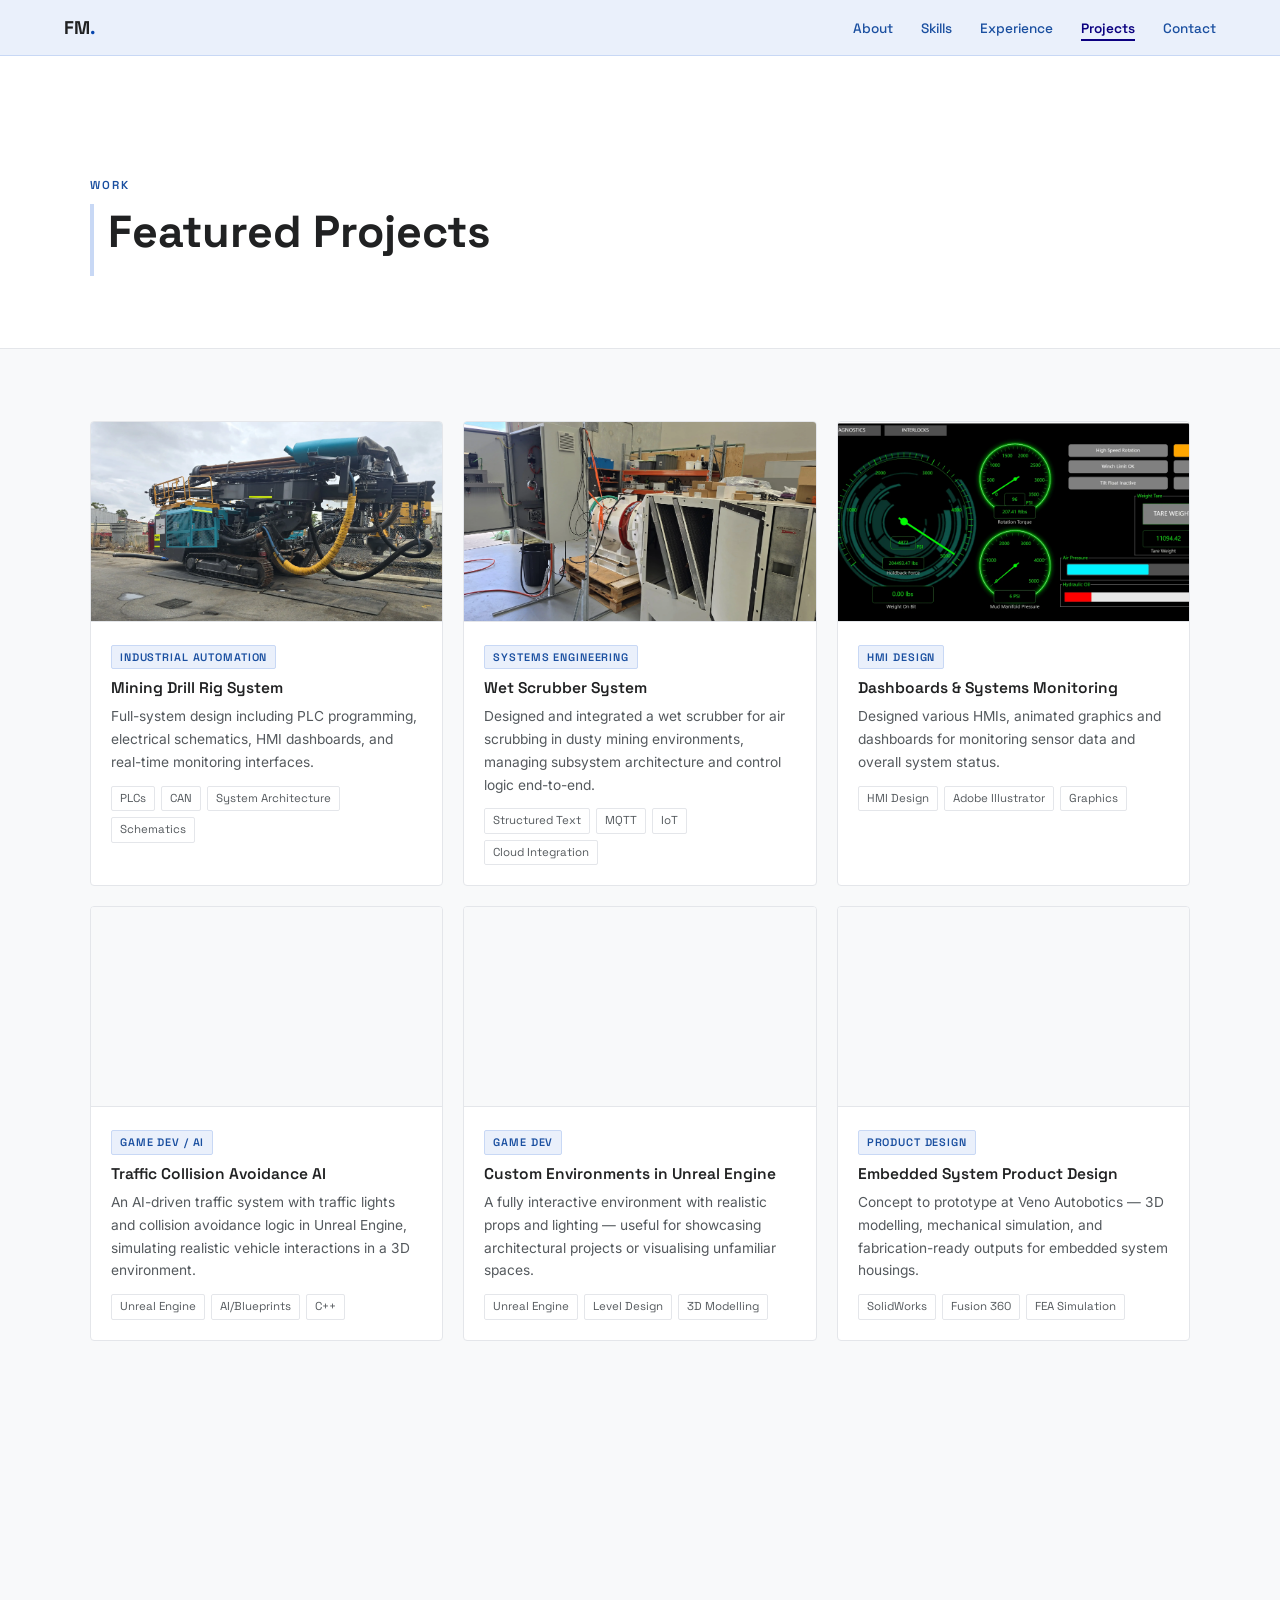
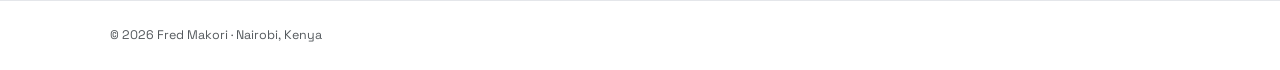
==== commit c6d1b28b: "added itch io embed Update projects.html" ====
--- a/projects.html
+++ b/projects.html
@@ -3,15 +3,18 @@
 <head>
   <meta charset="UTF-8" />
   <meta name="viewport" content="width=device-width, initial-scale=1.0" />
-  <title>Projects - Fred Makori</title>
+  <title>Projects — Fred Makori</title>
   <link rel="stylesheet" href="style.css" />
-
+  <link rel="preconnect" href="https://fonts.googleapis.com" />
+  <link href="https://fonts.googleapis.com/css2?family=Space+Grotesk:wght@400;500;600;700&family=Inter:wght@400;500&display=swap" rel="stylesheet" />
 </head>
 <body>
+
+  <!-- NAV -->
   <nav id="navbar">
-    <div class="nav-logo">FM<span class="dot">.</span></div>
+    <a href="index.html" class="nav-logo">FM<span>.</span></a>
     <ul class="nav-links">
-	  <li><a href="index.html#hero">Home</a></li>
+      <li><a href="index.html#about">About</a></li>
       <li><a href="index.html#skills">Skills</a></li>
       <li><a href="index.html#experience">Experience</a></li>
       <li><a href="projects.html" class="active">Projects</a></li>
@@ -19,108 +22,131 @@
     </ul>
   </nav>
 
-  <!-- ========== PROJECTS ========== -->
-  <section id="projects" class="section section-dark">
+  <!-- PAGE HEADER -->
+  <section class="section alt">
+    <div class="container page-header">
+      <p class="label">Work</p>
+      <h1>Featured Projects</h1>
+    </div>
+  </section>
+
+  <!-- PROJECTS GRID -->
+  <section class="section">
     <div class="container">
-      <p class="section-label">Work</p>
-      <h2 class="section-heading">Featured Projects</h2>
       <div class="projects-grid">
 
         <div class="project-card">
-          <div class="project-media image-placeholder">
+          <div class="project-media">
             <img src="assets/rig2.webp" alt="Mining Drill Rig" loading="lazy" />
-            <!-- <video src="assets/project-drill-rig.mp4" autoplay muted loop></video> -->
           </div>
           <div class="project-info">
-            <span class="project-tag">Industrial Automation</span>
+            <span class="tag">Industrial Automation</span>
             <h3>Mining Drill Rig System</h3>
-            <p>Full-system design of a mining drill rig including PLC programming, electrical schematics, HMI dashboards, and real-time monitoring interfaces.</p>
-            <div class="project-tech">
-              <span>PLCs</span><span>CAN Communication</span><span>System Architecture</span><span>Schematics</span>
+            <p>Full-system design including PLC programming, electrical schematics, HMI dashboards, and real-time monitoring interfaces.</p>
+            <div class="tech-tags">
+              <span>PLCs</span><span>CAN</span><span>System Architecture</span><span>Schematics</span>
             </div>
           </div>
         </div>
 
         <div class="project-card">
-		  <div class="project-media image-placeholder">
-           <img src="assets/scrubber1.webp" alt="Wet Scrubber System" loading="lazy" />
+          <div class="project-media">
+            <img src="assets/scrubber1.webp" alt="Wet Scrubber System" loading="lazy" />
           </div>
           <div class="project-info">
-            <span class="project-tag">Systems Engineering</span>
-            <h3>Wet Scrubber</h3>
-            <p>Designed and integrated a wet scrubber system for air scrubbing in dusty mining environment, managing subsystem architecture and control logic end-to-end.</p>
-            <div class="project-tech">
-              <span>Structured Text</span><span>MQTT communication</span><span>IoT</span><span>Cloud Integration</span>
-            </div>
-          </div>
-        </div>
-
-		<div class="project-card">
-		   <div class="project-media image-placeholder">
-           <img src="assets/driller.webp" alt="HMI slideshow" loading="lazy" />
-          </div>
-          <div class="project-info">
-            <span class="project-tag">HMI Design</span>
-            <h3>Dashboards &amp; Systems Monitoring</h3>
-            <p>Designed Various HMIs, automated Graphics and dashboards for monitoring sensor data and overall system status</p>
-            <div class="project-tech">
-              <span>HMI Design</span><span>Adobe Illustrator</span><span>Graphics Design</span>
-            </div>
-          </div>
-        </div>
-
-
-        <div class="project-card">
-		   <div class="project-media image-placeholder">
-			<iframe loading="lazy" src="https://www.youtube-nocookie.com/embed/QSNVoKFaIB0?si=4NfPv0dH-A2UzHDh" title="YouTube video player" frameborder="0" allow="accelerometer; autoplay; clipboard-write; encrypted-media; gyroscope; picture-in-picture; web-share" referrerpolicy="strict-origin-when-cross-origin" allowfullscreen></iframe>
-          </div>
-          <div class="project-info">
-            <span class="project-tag">Game Development / AI</span>
-            <h3>Traffic Collision Avoidance AI</h3>
-            <p>Developed an AI-driven traffic system with traffic lights and collision avoidance logic in Unreal Engine, simulating realistic vehicle interactions in a 3D environment.</p>
-            <div class="project-tech">
-              <span>Unreal Engine</span><span>AI/Blueprints</span><span>C++</span><span>Autonomous Vehicle</span>
+            <span class="tag">Systems Engineering</span>
+            <h3>Wet Scrubber System</h3>
+            <p>Designed and integrated a wet scrubber for air scrubbing in dusty mining environments, managing subsystem architecture and control logic end-to-end.</p>
+            <div class="tech-tags">
+              <span>Structured Text</span><span>MQTT</span><span>IoT</span><span>Cloud Integration</span>
             </div>
           </div>
         </div>
 
         <div class="project-card">
-		  <div class="project-media image-placeholder">
-          <iframe loading="lazy" src="https://www.youtube.com/embed/EF_t0QVIVQ0?si=bbRSHN46f_fWmCy8" title="YouTube video player" frameborder="0" allow="accelerometer; autoplay; clipboard-write; encrypted-media; gyroscope; picture-in-picture; web-share" referrerpolicy="strict-origin-when-cross-origin" allowfullscreen></iframe>
+          <div class="project-media">
+            <img src="assets/driller.webp" alt="HMI Dashboards" loading="lazy" />
           </div>
           <div class="project-info">
-            <span class="project-tag">Game Development / AI</span>
-            <h3>Custom Environments in Unreal Engine</h3>
-            <p>Developed a fully interactive environment in Unreal Engine, with realistic props and lighting, useful for showcasing architectural projects in development or viewing new unfamiliar places.</p>
-            <div class="project-tech">
-              <span>Unreal Engine</span><span>Level Design</span><span>C++</span><span>3D modelling</span><span>Animation</span>
+            <span class="tag">HMI Design</span>
+            <h3>Dashboards &amp; Systems Monitoring</h3>
+            <p>Designed various HMIs, animated graphics and dashboards for monitoring sensor data and overall system status.</p>
+            <div class="tech-tags">
+              <span>HMI Design</span><span>Adobe Illustrator</span><span>Graphics</span>
             </div>
           </div>
         </div>
 
         <div class="project-card">
-		   <div class="project-media image-placeholder">
-            <iframe loading="lazy" src="https://www.youtube.com/embed/E3sLASMNJgo?si=ec5D4ooVhPjzx7dC" title="YouTube video player" frameborder="0" allow="accelerometer; autoplay; clipboard-write; encrypted-media; gyroscope; picture-in-picture; web-share" referrerpolicy="strict-origin-when-cross-origin" allowfullscreen></iframe>
+          <div class="project-media video-wrap">
+            <iframe loading="lazy"
+              src="https://www.youtube-nocookie.com/embed/QSNVoKFaIB0?si=4NfPv0dH-A2UzHDh"
+              title="Traffic Collision Avoidance AI"
+              allow="accelerometer; autoplay; clipboard-write; encrypted-media; gyroscope; picture-in-picture; web-share"
+              referrerpolicy="strict-origin-when-cross-origin"
+              allowfullscreen>
+            </iframe>
           </div>
           <div class="project-info">
-            <span class="project-tag">Product Design</span>
-            <h3>Product Design</h3>
-            <p>Concept to prototype product design at Veno Autobotics — 3D modelling, mechanical simulation, and fabrication-ready outputs for embedded system housings.</p>
-            <div class="project-tech">
-              <span>SolidWorks</span><span>Fusion 360</span><span>FEA Simulation</span><span>CAD/CAM</span>
+            <span class="tag">Game Dev / AI</span>
+            <h3>Traffic Collision Avoidance AI</h3>
+            <p>An AI-driven traffic system with traffic lights and collision avoidance logic in Unreal Engine, simulating realistic vehicle interactions in a 3D environment.</p>
+            <div class="tech-tags">
+              <span>Unreal Engine</span><span>AI/Blueprints</span><span>C++</span>
             </div>
           </div>
         </div>
-		  
-		<iframe height="167" width="552" src="https://itch.io/embed/4875836" frameborder="0"><a href="https://mak0ri.itch.io/scene-godot">Test_1_godot by mak0ri</a></iframe>
 
+        <div class="project-card">
+          <div class="project-media video-wrap">
+            <iframe loading="lazy"
+              src="https://www.youtube.com/embed/EF_t0QVIVQ0?si=bbRSHN46f_fWmCy8"
+              title="Custom Environments in Unreal Engine"
+              allow="accelerometer; autoplay; clipboard-write; encrypted-media; gyroscope; picture-in-picture; web-share"
+              referrerpolicy="strict-origin-when-cross-origin"
+              allowfullscreen>
+            </iframe>
+          </div>
+          <div class="project-info">
+            <span class="tag">Game Dev</span>
+            <h3>Custom Environments in Unreal Engine</h3>
+            <p>A fully interactive environment with realistic props and lighting — useful for showcasing architectural projects or visualising unfamiliar spaces.</p>
+            <div class="tech-tags">
+              <span>Unreal Engine</span><span>Level Design</span><span>3D Modelling</span>
+            </div>
+          </div>
+        </div>
+
+        <div class="project-card">
+          <div class="project-media video-wrap">
+            <iframe loading="lazy"
+              src="https://www.youtube.com/embed/E3sLASMNJgo?si=ec5D4ooVhPjzx7dC"
+              title="Product Design"
+              allow="accelerometer; autoplay; clipboard-write; encrypted-media; gyroscope; picture-in-picture; web-share"
+              referrerpolicy="strict-origin-when-cross-origin"
+              allowfullscreen>
+            </iframe>
+          </div>
+          <div class="project-info">
+            <span class="tag">Product Design</span>
+            <h3>Embedded System Product Design</h3>
+            <p>Concept to prototype at Veno Autobotics — 3D modelling, mechanical simulation, and fabrication-ready outputs for embedded system housings.</p>
+            <div class="tech-tags">
+              <span>SolidWorks</span><span>Fusion 360</span><span>FEA Simulation</span>
+            </div>
+          </div>
+        </div>
+
+        <iframe height="167" width="552" src="https://itch.io/embed/4875836" frameborder="0"><a href="https://mak0ri.itch.io/scene-godot">Test_1_godot by mak0ri</a></iframe>
+        
       </div>
     </div>
   </section>
 
-  <!-- ========== FOOTER ========== -->
   <footer>
-    <p>© 2026 Fred Makori · Nairobi, Kenya · Built with purpose.</p>
+    <div class="container">
+      <p>© 2026 Fred Makori · Nairobi, Kenya</p>
+    </div>
   </footer>
 
   <script src="script.js"></script>
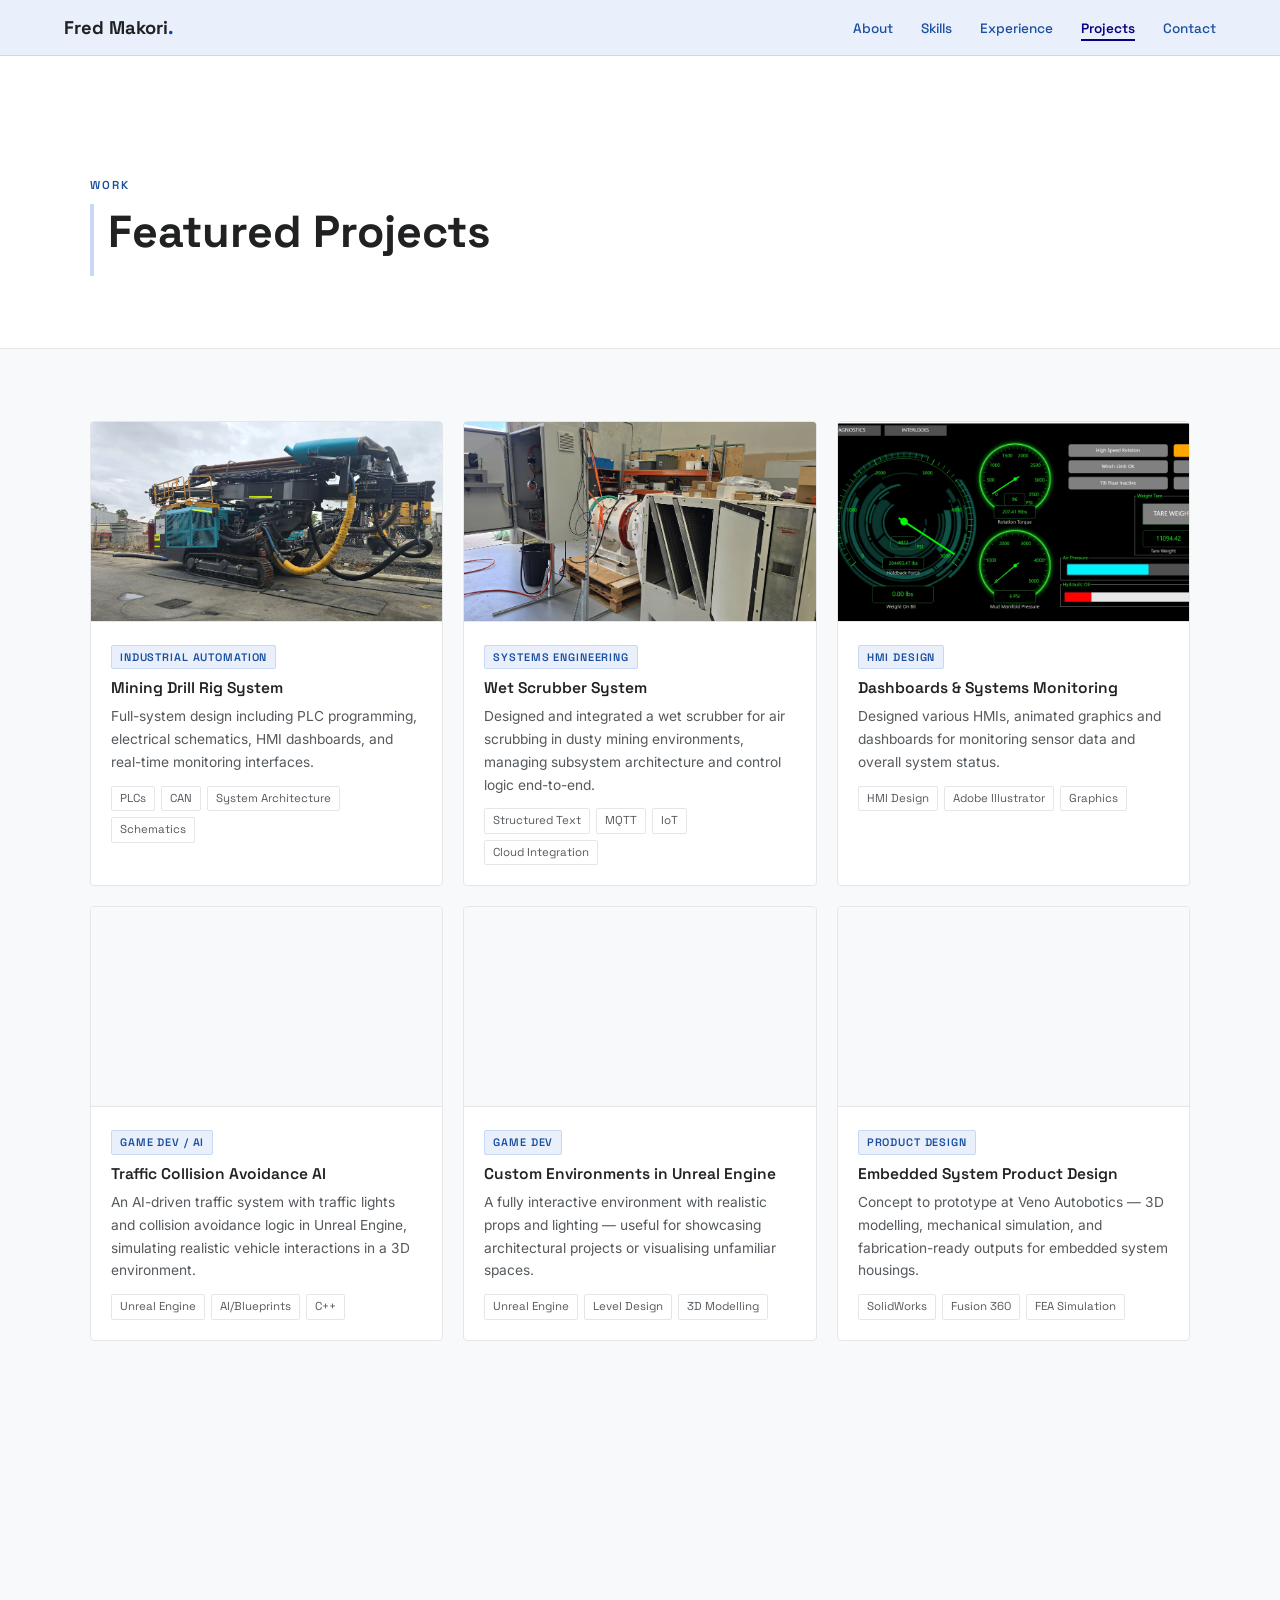
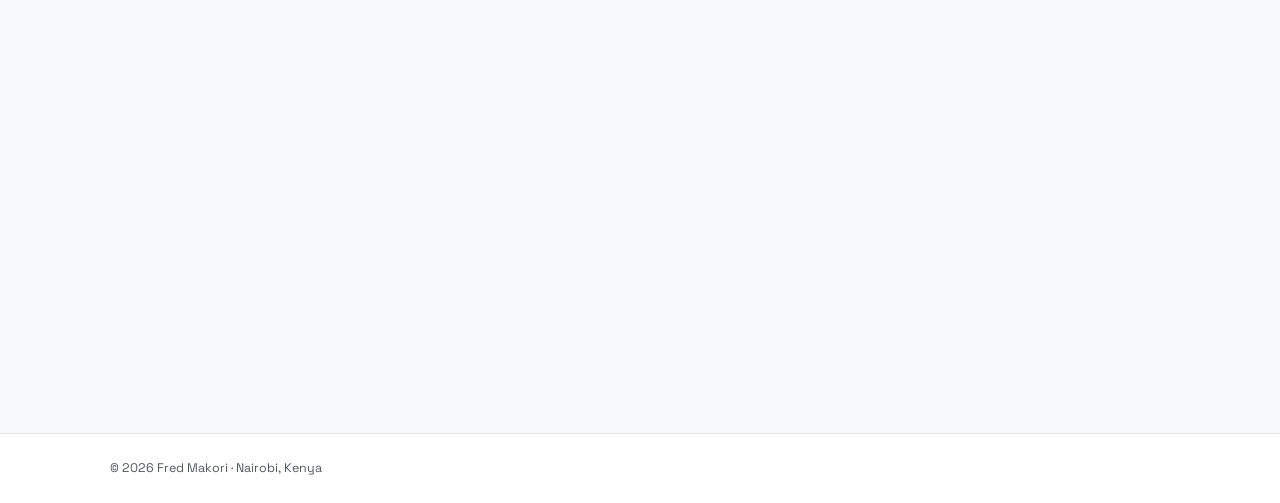
==== commit fbe2c4f1: "Update projects.html" ====
--- a/projects.html
+++ b/projects.html
@@ -12,7 +12,7 @@
 
   <!-- NAV -->
   <nav id="navbar">
-    <a href="index.html" class="nav-logo">FM<span>.</span></a>
+    <a href="index.html" class="nav-logo">Fred Makori<span>.</span></a>
     <ul class="nav-links">
       <li><a href="index.html#about">About</a></li>
       <li><a href="index.html#skills">Skills</a></li>
@@ -137,7 +137,7 @@
           </div>
         </div>
 
-        <iframe height="167" width="552" src="https://itch.io/embed/4875836" frameborder="0"><a href="https://mak0ri.itch.io/scene-godot">Test_1_godot by mak0ri</a></iframe>
+       <iframe frameborder="0" src="https://itch.io/embed/4875836" width="900" height="600"><a href="https://mak0ri.itch.io/scene-godot">Test_1_godot by mak0ri</a></iframe>
         
       </div>
     </div>
